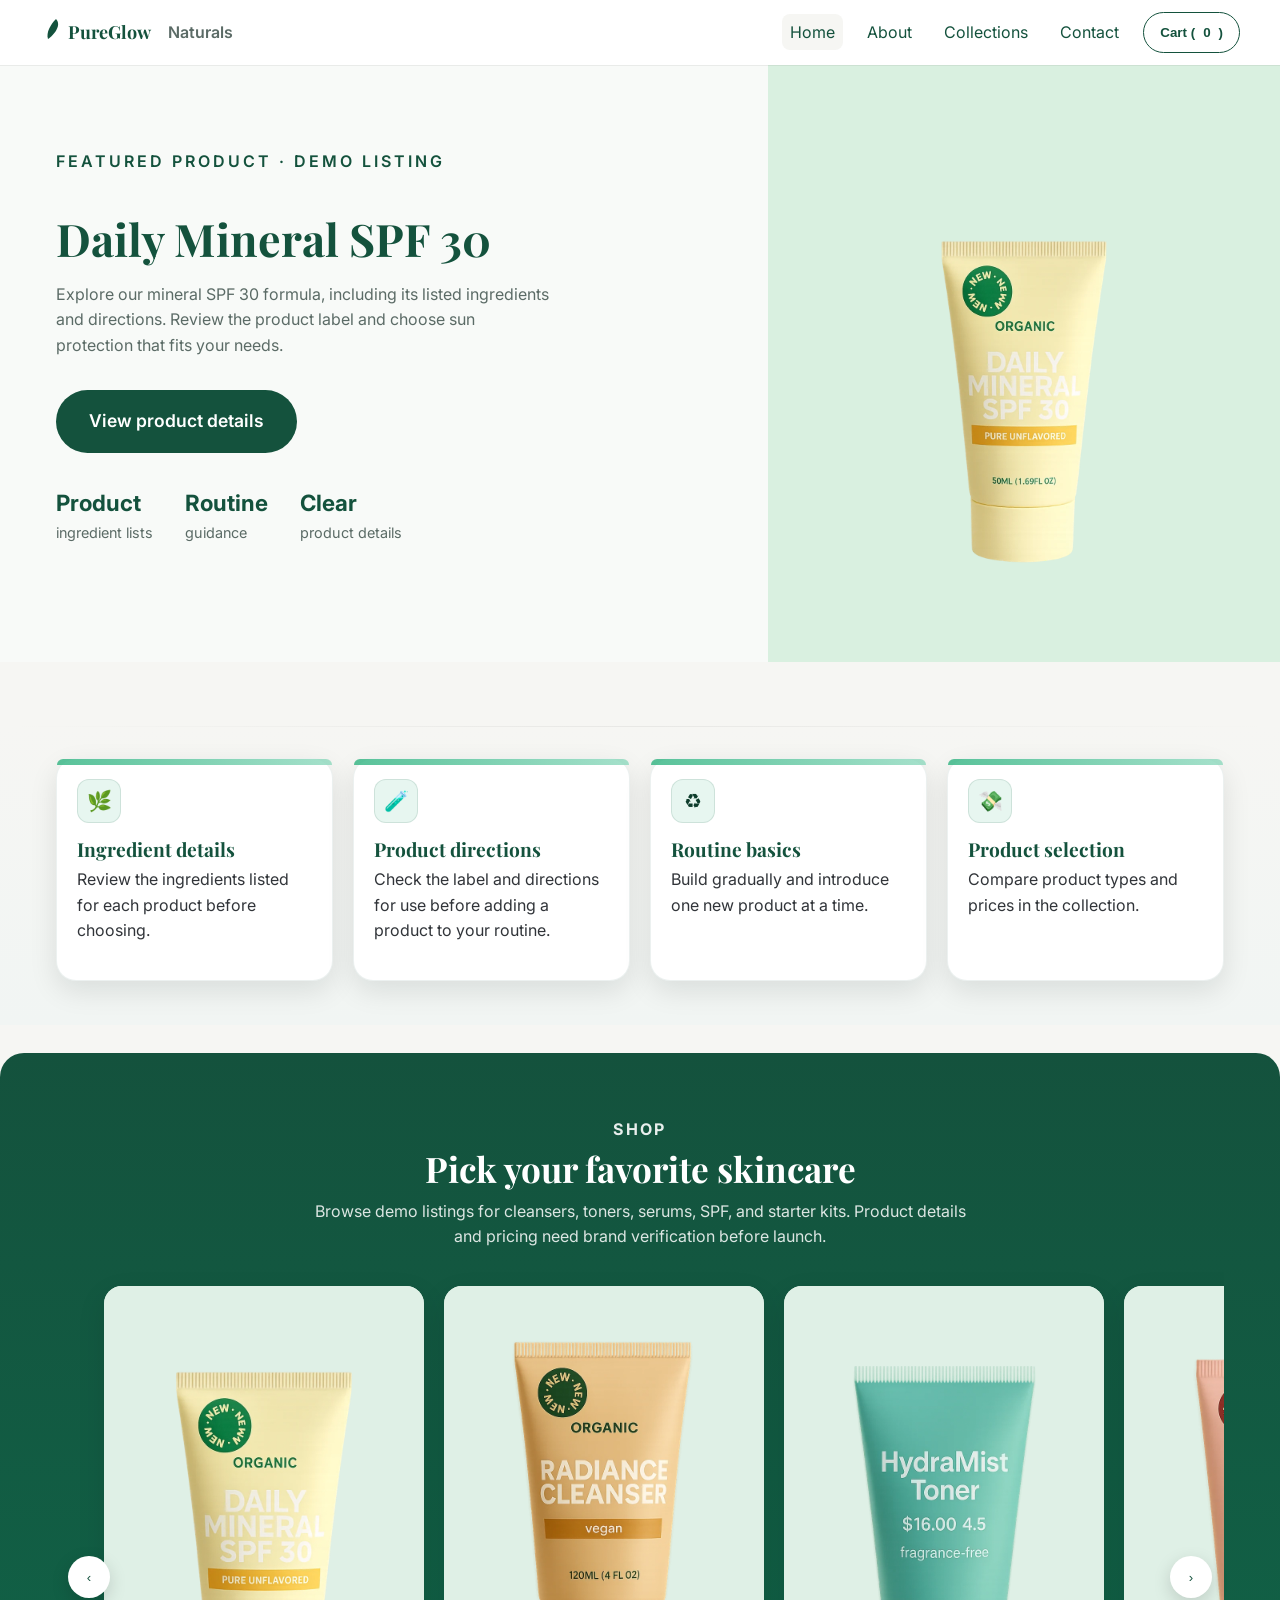
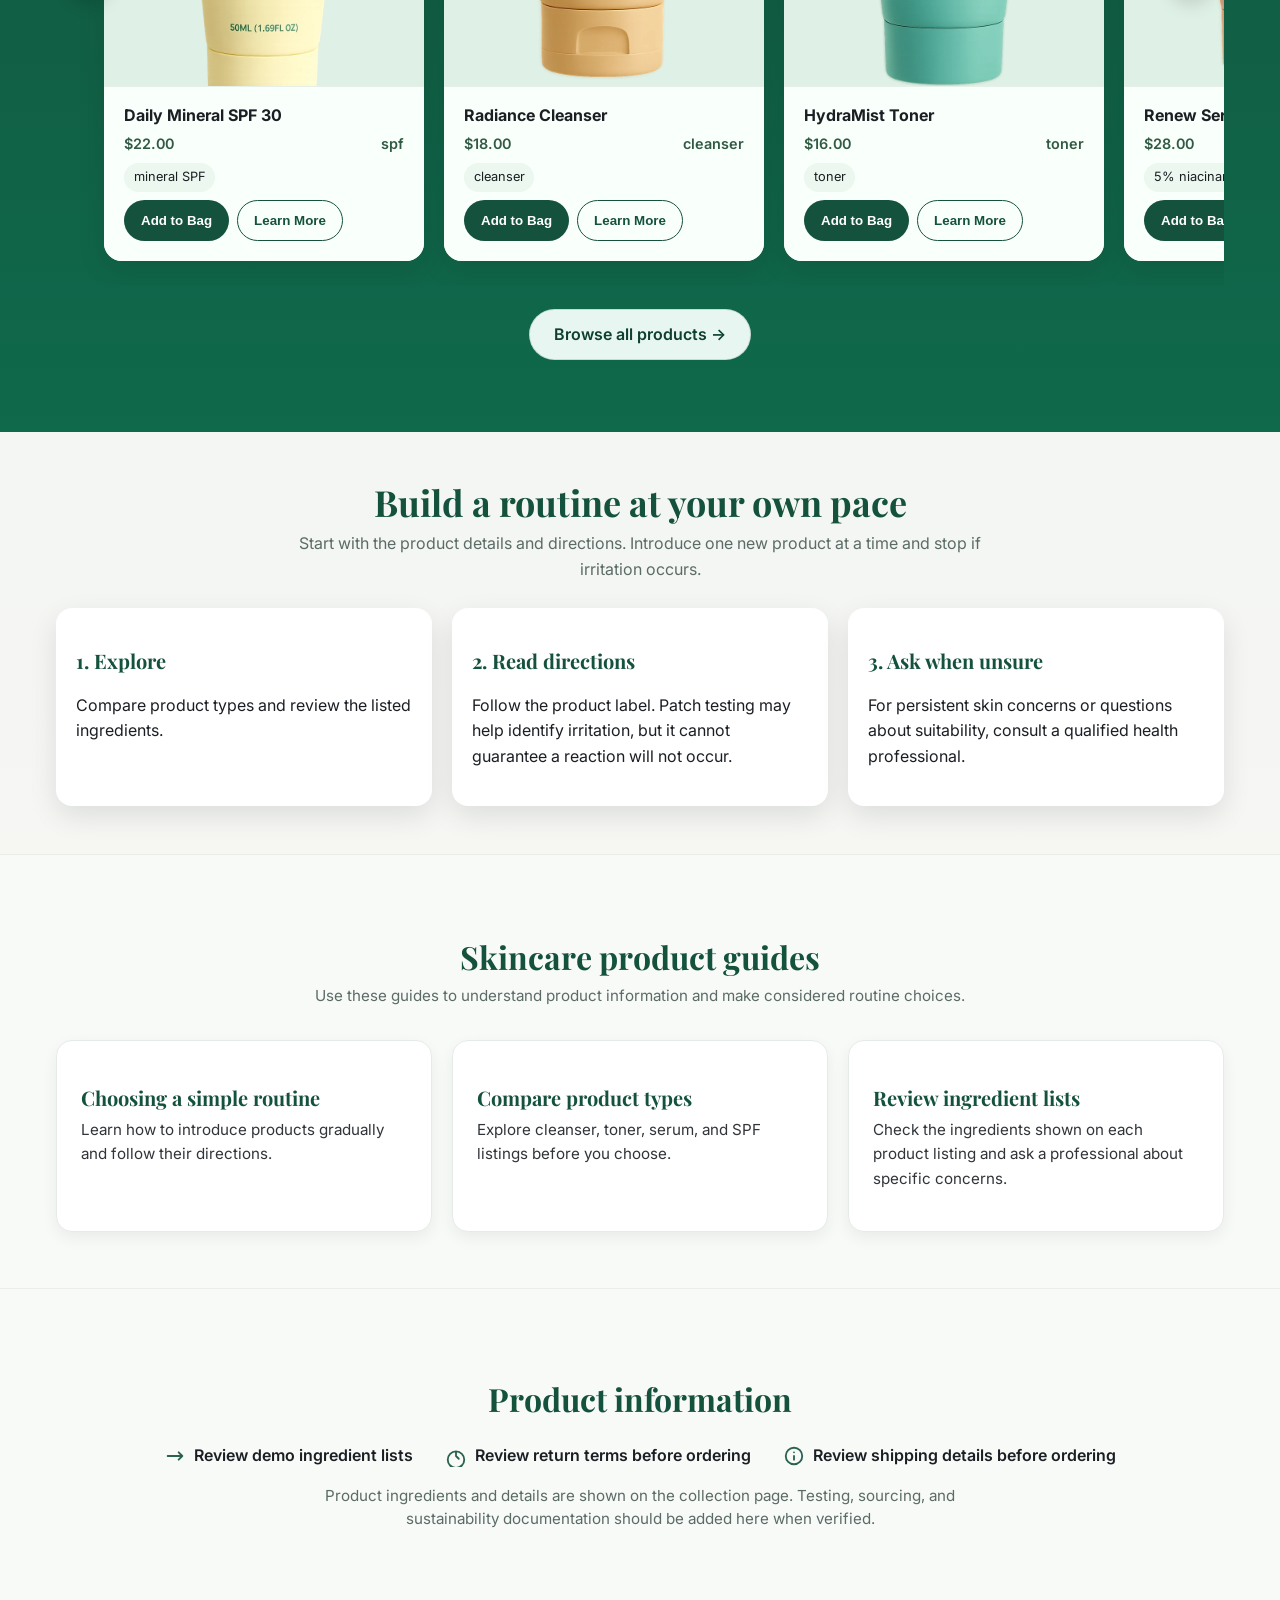
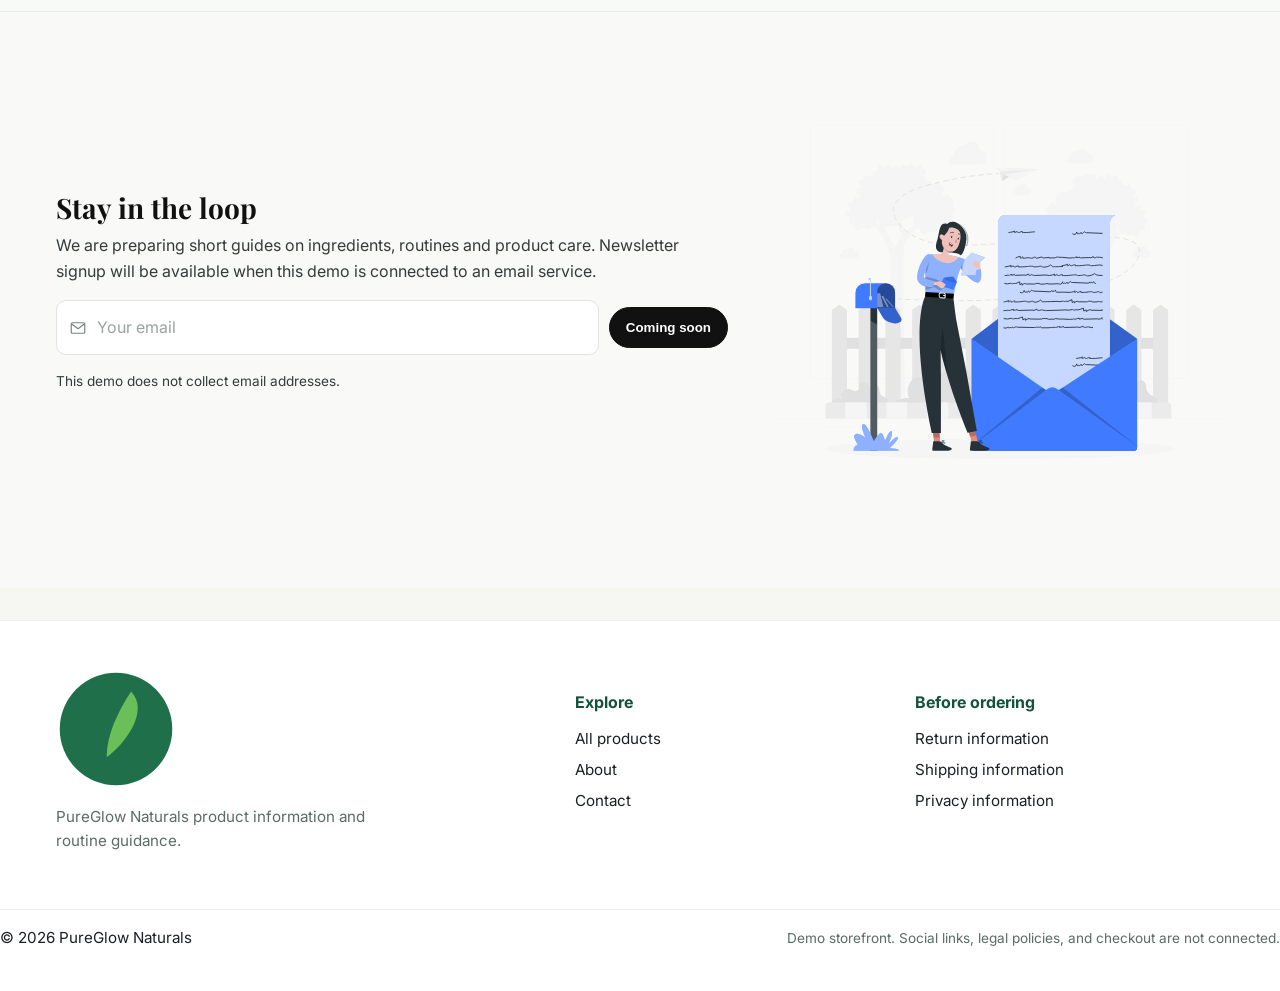
==== index.html @ 824113e3 "Apply PureGlow storefront audit improvements" ====
<!DOCTYPE html>
<html lang="en">
<head>
  <meta charset="utf-8" />
  <meta name="viewport" content="width=device-width, initial-scale=1" />
  <title>PureGlow Naturals | Simple skincare, clear product details</title>
  <meta name="description" content="Explore PureGlow Naturals skincare products with ingredient details, routine guidance, and straightforward product information." />
  <meta property="og:title" content="PureGlow Naturals" />
  <meta property="og:description" content="Explore skincare products with ingredient details and straightforward product information." />
  <meta property="og:type" content="website" />

  <meta property="og:image" content="assets/images/product-img1.webp" />
  <meta name="twitter:card" content="summary_large_image" />

  <link rel="icon" href="favicon.svg" type="image/svg+xml" />
  <link href="https://fonts.googleapis.com/css2?family=Inter:wght@400;500;600&family=Playfair+Display:wght@600;700&display=swap" rel="stylesheet">
  <link rel="stylesheet" href="styles/main.css" />
</head>
<body>
  <a class="skip-link" href="#main">Skip to content</a>

  <header class="site-header" data-sticky>
    <div class="container header-inner">
      <a class="brand" href="index.html" aria-label="PureGlow Naturals home">
        <svg class="logo" viewBox="0 0 120 32" aria-hidden="true">
          <title>PureGlow Naturals</title>
          <g fill="currentColor">
            <path d="M16 2c6 6-2 16-8 20C6 16 10 8 16 2Z"></path>
            <text x="28" y="22" font-family="Playfair Display, serif" font-size="18">PureGlow</text>
          </g>
        </svg>
        <span class="brand-sub">Naturals</span>
      </a>

      <button class="nav-toggle" aria-expanded="false" aria-controls="primary-nav">
        <span class="sr-only">Toggle navigation</span>
        ☰
      </button>

      <nav id="primary-nav" class="primary-nav" aria-label="Main">
        <ul>
          <li><a class="is-active" href="index.html">Home</a></li>
          <li><a href="about.html">About</a></li>
          <li><a href="collections.html">Collections</a></li>
          <li><a href="contact.html">Contact</a></li>
          <li><button class="btn btn-ghost cart-open" data-analytics="open_cart">Cart (<span id="cartCount">0</span>)</button></li>
        </ul>
      </nav>
    </div>
  </header>

  <main id="main">
    <!-- HERO -->
    <!-- HERO -->
<section class="hero">
  <div class="hero-inner container">
    <div class="hero-content">
      <p class="hero-intro">FEATURED PRODUCT · DEMO LISTING</p>
      <h1>Daily Mineral SPF 30</h1>
      <p class="hero-desc">
        Explore our mineral SPF 30 formula, including its listed ingredients and directions. Review the product label and choose sun protection that fits your needs.
      </p>
      <a href="#shop" class="btn btn-primary btn-lg">View product details</a>

      <div class="hero-stats">
        <div class="stat"><strong>Product</strong><span>ingredient lists</span></div>
        <div class="stat"><strong>Routine</strong><span>guidance</span></div>
        <div class="stat"><strong>Clear</strong><span>product details</span></div>
      </div>
    </div>
    <div class="hero-image">
      <img src="assets/images/product-img1.webp" alt="PureGlow Daily Mineral SPF 30 sunscreen">
    </div>
  </div>
</section>

    <!-- USP / Benefits (modern tiles) -->
<section class="usp-section">
  <div class="container">
    <div class="usp-grid">
      <article class="usp-card">
        <span class="usp-icon" aria-hidden="true">🌿</span>
        <h3>Ingredient details</h3>
        <p>Review the ingredients listed for each product before choosing.</p>
      </article>

      <article class="usp-card">
        <span class="usp-icon" aria-hidden="true">🧪</span>
        <h3>Product directions</h3>
        <p>Check the label and directions for use before adding a product to your routine.</p>
      </article>

      <article class="usp-card">
        <span class="usp-icon" aria-hidden="true">♻️</span>
        <h3>Routine basics</h3>
        <p>Build gradually and introduce one new product at a time.</p>
      </article>

      <article class="usp-card">
        <span class="usp-icon" aria-hidden="true">💸</span>
        <h3>Product selection</h3>
        <p>Compare product types and prices in the collection.</p>
      </article>
    </div>
  </div>
</section>


    <!-- FEATURED PRODUCTS -->
 <!-- FEATURED BAND -->
<section class="featured-band" id="shop">
  <div class="container">
    <header class="band-head">
      <p class="eyebrow">SHOP</p>
      <h2>Pick your favorite skincare</h2>
      <p class="band-sub">
        Browse demo listings for cleansers, toners, serums, SPF, and starter kits. Product details and pricing need brand verification before launch.
      </p>
    </header>

    <div class="scroller-wrap">
      <button class="scroll-btn prev" aria-label="Previous">‹</button>

      <div id="featuredScroller" class="scroller" tabindex="0" aria-label="Featured products">
        <div id="featuredGrid" class="product-row"><!-- filled by JS --></div>
      </div>

      <button class="scroll-btn next" aria-label="Next">›</button>
    </div>

    <div class="band-cta">
      <a class="btn btn-secondary" href="collections.html">Browse all products →</a>
    </div>
  </div>
</section>


  <!-- ROUTINE GUIDANCE -->
<section class="tst is-simple" aria-labelledby="routine-heading">
  <div class="container">
    <header class="tst-head">
      <h2 id="routine-heading">Build a routine at your own pace</h2>
      <p class="tst-sub">Start with the product details and directions. Introduce one new product at a time and stop if irritation occurs.</p>
    </header>
    <div class="grid-3 cards">
      <article class="card"><h3>1. Explore</h3><p>Compare product types and review the listed ingredients.</p></article>
      <article class="card"><h3>2. Read directions</h3><p>Follow the product label. Patch testing may help identify irritation, but it cannot guarantee a reaction will not occur.</p></article>
      <article class="card"><h3>3. Ask when unsure</h3><p>For persistent skin concerns or questions about suitability, consult a qualified health professional.</p></article>
    </div>
  </div>
</section>

  <!-- EDUCATION -->
<section class="education-section">
  <div class="container">
    <header class="edu-head">
      <h2>Skincare product guides</h2>
      <p>Use these guides to understand product information and make considered routine choices.</p>
    </header>

    <div class="grid-3 cards">
      <a class="card card-link" href="collections.html">
        <h3>Choosing a simple routine</h3>
        <p>Learn how to introduce products gradually and follow their directions.</p>
      </a>
      <a class="card card-link" href="collections.html">
        <h3>Compare product types</h3>
        <p>Explore cleanser, toner, serum, and SPF listings before you choose.</p>
      </a>
      <a class="card card-link" href="collections.html">
        <h3>Review ingredient lists</h3>
        <p>Check the ingredients shown on each product listing and ask a professional about specific concerns.</p>
      </a>
    </div>
  </div>
</section>


    <section class="transparency">
  <div class="container transparency-inner">
    <h2>Product information</h2>

    <div class="transparency-points">
      <div class="tpoint">
        <svg xmlns="http://www.w3.org/2000/svg" fill="none" viewBox="0 0 24 24" stroke-width="2" stroke="currentColor">
          <path stroke-linecap="round" stroke-linejoin="round" d="M4 12h16m0 0l-4 4m4-4l-4-4" />
        </svg>
        <span>Review demo ingredient lists</span>
      </div>

      <div class="tpoint">
        <svg xmlns="http://www.w3.org/2000/svg" fill="none" viewBox="0 0 24 24" stroke-width="2" stroke="currentColor">
          <path stroke-linecap="round" stroke-linejoin="round" d="M12 8v4l3 3m6 1a9 9 0 11-18 0 9 9 0 0118 0z" />
        </svg>
        <span>Review return terms before ordering</span>
      </div>

      <div class="tpoint">
        <svg xmlns="http://www.w3.org/2000/svg" fill="none" viewBox="0 0 24 24" stroke-width="2" stroke="currentColor">
          <path stroke-linecap="round" stroke-linejoin="round" d="M3 12a9 9 0 1118 0 9 9 0 01-18 0zm9 0v4m0-8h.01" />
        </svg>
        <span>Review shipping details before ordering</span>
      </div>
    </div>

    <p class="transparency-note">
      Product ingredients and details are shown on the collection page. Testing, sourcing, and sustainability documentation should be added here when verified.
    </p>
  </div>
</section>

  </main>

  <!-- NEWSLETTER -->
<section class="newsletter">
  <div class="container newsletter-inner">
    <!-- Left: copy + form -->
    <div class="newsletter-copy">
      <h2>Stay in the loop</h2>
      <p>
        We are preparing short guides on ingredients, routines and product care. Newsletter signup will be available when this demo is connected to an email service.
      </p>

      <form class="newsletter-form" action="#" method="post" novalidate data-demo-form>
        <label class="sr-only" for="nl-email">Your email</label>
        <div class="input-wrap">
          <!-- mail icon -->
          <svg class="mail-icon" viewBox="0 0 24 24" aria-hidden="true">
            <path d="M3 6.75A1.75 1.75 0 0 1 4.75 5h14.5A1.75 1.75 0 0 1 21 6.75v10.5A1.75 1.75 0 0 1 19.25 19H4.75A1.75 1.75 0 0 1 3 17.25V6.75Z"/>
            <path d="M4 7l8 6 8-6" fill="none" stroke="currentColor" stroke-width="1.6" stroke-linecap="round" stroke-linejoin="round"/>
          </svg>
          <input type="email" id="nl-email" name="email" placeholder="Your email" required>
        </div>
        <button class="btn btn-dark" type="button" disabled>Coming soon</button>
      </form>

      <p class="newsletter-legal tiny">
        This demo does not collect email addresses.
      </p>

    </div>

    <!-- Right: illustration -->
    <div class="newsletter-art" aria-hidden="true">
      <!-- Monochrome mailbox character (inline SVG) -->
     <img src="assets/images/Mailbox.svg" alt="" srcset="">
    </div>
  </div>
</section>


  <footer class="site-footer">
    <div class="footer-inner container">
      <div class="footer-brand">
        <img src="favicon.svg" alt="" class="footer-logo">
        <p>PureGlow Naturals product information and routine guidance.</p>
      </div>
      <nav class="footer-links" aria-label="Footer">
        <div><h4>Explore</h4><ul><li><a href="collections.html">All products</a></li><li><a href="about.html">About</a></li><li><a href="contact.html">Contact</a></li></ul></div>
        <div><h4>Before ordering</h4><ul><li><a href="contact.html#returns">Return information</a></li><li><a href="contact.html#shipping">Shipping information</a></li><li><a href="contact.html#privacy">Privacy information</a></li></ul></div>
      </nav>
    </div>
    <div class="footer-bottom"><p>© <span id="year"></span> PureGlow Naturals</p><p class="tiny">Demo storefront. Social links, legal policies, and checkout are not connected.</p></div>
  </footer>

  <!-- PRODUCT MODAL -->
  <dialog id="productModal" class="modal" aria-label="Product details">
    <button class="modal-close" data-close-modal aria-label="Close">×</button>
    <div class="modal-body" id="productModalContent"><!-- filled by JS --></div>
  </dialog>

  <!-- CART DRAWER -->
  <aside id="cartDrawer" class="cart-drawer" aria-hidden="true" aria-label="Shopping cart">
    <div class="cart-head">
      <h3>Your Bag</h3>
      <button class="cart-close" aria-label="Close cart">×</button>
    </div>
    <div id="cartItems" class="cart-items"></div>
    <div class="cart-foot">
      <div class="cart-line"><span>Subtotal</span><strong id="cartSubtotal">$0.00</strong></div>
      <button id="beginCheckout" class="btn btn-primary">Proceed to Checkout</button><p id="checkoutDemoNotice" class="tiny" role="status" aria-live="polite">Demo checkout only. Orders and payments are not processed.</p>
      <p class="tiny">Demo checkout only. Orders and payments are not processed on this site.</p>
    </div>
  </aside>
  <div id="scrim" class="scrim" hidden></div>

  <script>window.dataLayer = window.dataLayer || [];</script>
  <script defer src="scripts/google-tag.js"></script>
  <script type="module" src="scripts/main.js"></script>
</body>
</html>
---- styles/main.css ----
:root{
  --pg-forest:#14523d;   /* primary (deep pine) */
  --pg-fern:#2fb380;     /* accent mint */
  --pg-sand:#f6f6f3;     /* page background */
  --pg-ink:#1b1f24;      /* text */
  --pg-stone:#5b6b66;    /* muted text */
  --pg-cream:#ffffff;    /* cards */

  --radius:16px;
  --shadow:0 10px 28px rgba(8,24,16,.10);
  --container:1200px;
}

/* Resets & base */
*{box-sizing:border-box}
html,body{height:100%}
body{
  margin:0;
  font-family:Inter,system-ui,Arial,Helvetica,sans-serif;
  color:var(--pg-ink);
  background:var(--pg-sand);
  line-height:1.6;
  -webkit-font-smoothing:antialiased;
  -moz-osx-font-smoothing:grayscale;
}
h1,h2,h3{font-family:"Playfair Display",serif; line-height:1.25; color:var(--pg-forest)}
h1{font-size:clamp(2rem,4vw,3rem)}
h2{font-size:clamp(1.5rem,3vw,2.25rem)}
h3{font-size:1.25rem}
p{margin:0 0 1rem}
a{color:var(--pg-forest); text-decoration:none}
a:hover{text-decoration:underline}
img{max-width:100%; height:auto; display:block}
.sr-only{position:absolute;left:-9999px;top:auto;width:1px;height:1px;overflow:hidden}
.skip-link{position:absolute;left:-10000px;top:auto}
.skip-link:focus{left:1rem;top:1rem;background:#fff;padding:.5rem 1rem;border-radius:8px;z-index:999}
.container{max-width:var(--container);margin-inline:auto;padding:0 1rem}

/* Grids */
.grid-2{display:grid;gap:1.25rem;grid-template-columns:1fr}
.grid-3{display:grid;gap:1.25rem;grid-template-columns:1fr}
.grid-4{display:grid;gap:1.25rem;grid-template-columns:1fr}
@media (min-width:768px){
  .grid-2{grid-template-columns:1fr 1fr}
  .grid-3{grid-template-columns:repeat(3,1fr)}
  .grid-4{grid-template-columns:repeat(4,1fr)}
}

/* Buttons & cards */
.btn{display:inline-flex;align-items:center;justify-content:center;gap:.5rem;padding:.75rem 1rem;border-radius:999px;border:1px solid transparent;cursor:pointer;font-weight:600}
.btn-primary{background:var(--pg-forest); color:#fff}
.btn-primary:hover{filter:brightness(.95)}
.btn-secondary{background:var(--pg-fern); color:#08391f}
.btn-ghost{background:transparent;border-color:var(--pg-forest);color:var(--pg-forest)}
.link{font-weight:600}

.card{background:var(--pg-cream); border-radius:var(--radius); padding:1.25rem; box-shadow:var(--shadow)}
.card-link{display:block; transition:transform .15s ease}
.card-link:hover{transform:translateY(-2px)}

/* Header / Nav */
.site-header{position:sticky; top:0; background:#fff; box-shadow:0 1px 0 rgba(0,0,0,.06); z-index:50}
.header-inner{display:flex;align-items:center;justify-content:space-between;padding:.75rem 0}
.brand{display:flex;align-items:center;gap:.5rem;color:var(--pg-forest);font-weight:700}
.brand-sub{font-weight:600;color:var(--pg-stone)}
.logo{width:120px;height:32px}
.primary-nav ul{display:flex;gap:1rem;list-style:none;padding:0;margin:0;align-items:center}
.primary-nav a{padding:.5rem .5rem;border-radius:8px}
.primary-nav a.is-active{background:var(--pg-sand)}
.nav-toggle{display:none;background:transparent;border:1px solid var(--pg-forest);border-radius:8px;padding:.25rem .5rem}
@media (max-width:880px){
  .nav-toggle{display:inline-block}
  .primary-nav{position:fixed; inset:56px 0 auto 0; background:#fff; border-bottom:1px solid #eee; transform:translateY(-120%); transition:transform .2s ease; padding:1rem}
  .primary-nav.open{transform:translateY(0)}
  .primary-nav ul{flex-direction:column; align-items:flex-start}
}

/* ---------- HERO SECTION ---------- */
.hero{
  position:relative;
  background:linear-gradient(to right,#f8faf8 60%, #d9f0e0 40%);
  display:flex; align-items:center; justify-content:center;
  padding:clamp(2.5rem,4.5vw,4.5rem) 0 clamp(3rem,7vw,6rem);
  margin-bottom:clamp(3rem,6vw,4rem);
}
.hero-inner{
  display:flex; align-items:center; justify-content:space-between; gap:3rem;
  max-width:1200px; width:100%; padding-inline:1rem;
}
.hero-content{flex:1 1 50%; max-width:550px}
.hero-intro{color:var(--pg-forest); letter-spacing:3px; font-weight:600; margin-bottom:.5rem}
.hero-content h1{font-family:"Playfair Display",serif; font-size:clamp(2rem,4vw,2.8rem); color:var(--pg-forest); margin-bottom:1rem; line-height:1.2}
.hero-desc{color:var(--pg-stone); margin-bottom:2rem; line-height:1.6; max-width:90%}
.btn-lg{padding:1rem 2rem; font-size:1.1rem}
.hero-stats{display:flex; gap:2rem; flex-wrap:wrap; margin-top:2rem}
.hero-stats strong{display:block; color:var(--pg-forest); font-size:1.4rem; font-weight:700}
.hero-stats span{color:var(--pg-stone); font-size:.9rem}
.hero-image{flex:1 1 50%; display:flex; align-items:center; justify-content:center; min-width:250px; max-width:400px}
.hero-image img{width:100%; height:auto; max-width:300px; border-radius:12px; object-fit:contain; transform:translateY(0); transition:transform .3s ease}
.hero-image img:hover{transform:scale(1.05)}
@media (max-width:900px){
  .hero{background:#f8faf8; padding:clamp(2rem,6vw,4rem) 0}
  .hero-inner{flex-direction:column-reverse; align-items:center; text-align:center}
  .hero-content{flex:1 1 100%; max-width:600px}
  .hero-image{flex:1 1 100%; max-width:420px; margin-bottom:2rem}
  .hero-stats{justify-content:center}
}

/* Section headers & product grid */
.section-head{display:flex;align-items:center;justify-content:space-between;margin:1rem 0 .5rem}
.product-grid{display:grid;gap:1rem;grid-template-columns:repeat(2,1fr)}
@media (min-width:768px){.product-grid{grid-template-columns:repeat(3,1fr)}}
@media (min-width:1080px){.product-grid{grid-template-columns:repeat(4,1fr)}}

/* Product card (default) */
.product{background:#fff;border-radius:var(--radius);box-shadow:var(--shadow);overflow:hidden;display:flex;flex-direction:column}
.product img{aspect-ratio:1/1;object-fit:cover;background:#e6efe8}
.product .p-body{padding:.75rem}
.product .p-title{font-weight:600}
.product .p-meta{display:flex;justify-content:space-between;color:var(--pg-stone);font-size:.9rem}
.badges{display:flex;gap:.5rem;flex-wrap:wrap;padding:0;margin:.5rem 0 0;list-style:none}
.badge{display:inline-block;background:var(--pg-sand);color:var(--pg-ink);border-radius:999px;padding:.25rem .6rem;font-size:.8rem}

/* ===== USP / Benefits (modern tiles) ===== */
.usp-section{
  position:relative;
  padding:clamp(1.5rem,4vw,2rem) 0 clamp(2.25rem,5vw,2.75rem);
  background:linear-gradient(180deg,var(--pg-sand) 0%, #f1f5f3 100%);
}
.usp-section::before{
  content:""; position:absolute; left:0; right:0; top:0; height:1px;
  background:linear-gradient(to right, transparent, rgba(0,0,0,.06), transparent);
}
.usp-grid{display:grid; grid-template-columns:1fr; gap:clamp(.9rem,2.5vw,1.25rem)}
@media (min-width:760px){.usp-grid{grid-template-columns:repeat(2,1fr)}}
@media (min-width:1040px){.usp-grid{grid-template-columns:repeat(4,1fr)}}
.usp-card{
  position:relative; background:var(--pg-cream); border-radius:20px;
  padding:clamp(1rem,2.4vw,1.25rem); box-shadow:var(--shadow);
  border:1px solid rgba(20,82,61,.08); transition:transform .18s ease, box-shadow .18s ease, border-color .18s ease; isolation:isolate;
}
.usp-card:hover{transform:translateY(-3px); box-shadow:0 16px 32px rgba(10,40,28,.12); border-color:rgba(20,82,61,.18)}
.usp-card::after{content:""; position:absolute; inset:0 0 auto 0; height:6px; border-radius:20px 20px 0 0; background:linear-gradient(90deg, var(--pg-fern), #8fd9be); opacity:.8}
.usp-icon{display:inline-flex; align-items:center; justify-content:center; width:44px; height:44px; border-radius:12px; background:#e7f6f0; color:#0e3d2c; font-size:1.25rem; margin-bottom:.6rem; box-shadow:inset 0 0 0 1px rgba(20,82,61,.12)}
.usp-card h3{margin:.25rem 0 .4rem; color:var(--pg-forest); font-weight:700; font-size:clamp(1.05rem,2.2vw,1.2rem)}
.usp-card p{color:var(--pg-ink); opacity:.9}
.usp-section + .featured-band{margin-top:clamp(1.25rem,3vw,1.75rem)}

/* ===== Featured Band (green panel + horizontal cards) ===== */
.featured-band{background:linear-gradient(180deg,var(--pg-forest) 0%, #0f694b 100%); color:#fff; padding:clamp(2.5rem,6vw,4rem) 0 clamp(3rem,7vw,4.5rem); border-radius:24px 24px 0 0; margin-top:clamp(2rem,5vw,3rem)}
.band-head{max-width:860px; margin:0 auto 1.25rem; text-align:center}
.band-head .eyebrow{letter-spacing:.15em; font-weight:700; opacity:.9; margin:0 0 .25rem}
.band-head h2{color:#fff; margin:.25rem 0 .5rem; font-size:clamp(1.6rem,3vw,2.2rem)}
.band-head .band-sub{color:rgba(255,255,255,.85); margin:0 auto; max-width:680px}
.scroller-wrap{position:relative; margin-top:1.25rem}
.scroller{overflow-x:auto; scroll-snap-type:x mandatory; -webkit-overflow-scrolling:touch; scrollbar-width:none}
.scroller::-webkit-scrollbar{display:none}
.product-row{display:inline-flex; gap:1.25rem; padding:1rem 3rem 1.5rem; min-width:100%}

/* Featured product cards in band */
.featured-band .product{
  display:flex; flex-direction:column; min-width:clamp(260px,30vw,320px);
  background:#e8f4ec; border-radius:18px; box-shadow:var(--shadow);
  scroll-snap-align:center; overflow:hidden; transition:transform .25s ease, box-shadow .25s ease;
}
.featured-band .product:hover{transform:translateY(-4px); box-shadow:0 12px 24px rgba(0,0,0,.15)}
.featured-band .product img{display:block; width:100%; aspect-ratio:4/5; object-fit:cover; background:#dff0e6}
.featured-band .product .p-body{flex:1 1 auto; background:#f9fffb; padding:1rem 1.25rem 1.25rem; border-top:1px solid rgba(16,53,33,.08)}
.featured-band .product .p-title{color:var(--pg-ink); font-weight:700; font-size:1rem; margin-bottom:.25rem}
.featured-band .product .p-meta{color:#315a44; font-weight:600; margin-bottom:.5rem}
.featured-band .product .badges{margin-top:.5rem}
.featured-band .product .badge{background:#ebf7ef}

/* Scroll buttons */
.scroll-btn{
  position:absolute; top:50%; transform:translateY(-50%); width:42px; height:42px; border-radius:999px; border:none;
  background:#fff; color:var(--pg-forest); box-shadow:0 6px 18px rgba(0,0,0,.15); cursor:pointer; z-index:3; transition:all .2s ease;
}
.scroll-btn:hover{filter:brightness(.95); transform:translateY(-50%) scale(1.05)}
.scroll-btn.prev{left:.75rem}
.scroll-btn.next{right:.75rem}
.band-cta{display:flex; justify-content:center; margin-top:1.5rem}
.band-cta .btn.btn-secondary{background:#e7f6f0; color:#0f3f2e; border:1px solid rgba(20,82,61,.16); font-weight:600; padding:.75rem 1.5rem}
.featured-band .product-grid{display:contents}
@media (max-width:900px){
  .scroll-btn{display:none}
  .featured-band{border-radius:0; padding:2rem 0 3rem}
  .product-row{padding:1rem 1.5rem 1.5rem; gap:1rem}
  .band-head{padding:0 1rem}
}

/* ===== Minimal Testimonials ===== */
.tst{background:linear-gradient(180deg,#f7f8f6 0%, var(--pg-sand) 100%); padding:clamp(2rem,5vw,3rem) 0}
.tst-head{text-align:center; margin-bottom:clamp(1rem,3vw,1.5rem)}
.tst-head h2{color:var(--pg-forest); margin:0 0 .35rem}
.tst-sub{color:var(--pg-stone); max-width:680px; margin:0 auto}
.tst-grid{display:grid; gap:clamp(1rem,2.5vw,1.25rem); grid-template-columns:1fr}
@media (min-width:780px){.tst-grid{grid-template-columns:repeat(3,1fr)}}
@media (min-width:1180px){.tst-grid{grid-template-columns:repeat(5,1fr)}}
.tst-card{background:#fff; border:1px solid rgba(20,82,61,.10); border-radius:18px; padding:1rem; box-shadow:0 8px 24px rgba(8,24,16,.06); transition:transform .18s ease, box-shadow .18s ease}
.tst-card:hover{transform:translateY(-3px); box-shadow:0 14px 32px rgba(8,24,16,.10)}
.tst-featured{grid-column:span 1; background:#fff; border:1px solid rgba(20,82,61,.18); box-shadow:0 8px 24px rgba(8,24,16,.10), 0 20px 40px rgba(20,82,61,.10)}
@media (min-width:1180px){.tst-featured{grid-column:2 / span 2}}
.tst-row{display:flex; align-items:center; gap:.75rem; margin-bottom:.5rem}
.tst-avatar{width:40px; height:40px; border-radius:50%; display:inline-flex; align-items:center; justify-content:center; background:#e7f6f0; color:#0e3d2c; font-weight:700}
.tst-name{font-weight:700; color:var(--pg-ink)}
.tst-meta{font-size:.85rem; color:var(--pg-stone)}
.tst-stars{margin-left:auto; color:#f9b300; letter-spacing:2px; font-size:1rem}
.tst-quote{margin:.35rem 0 .75rem; color:var(--pg-ink)}
.tst-tags{display:flex; flex-wrap:wrap; gap:.4rem}
.tst-tag{font-size:.8rem; padding:.25rem .5rem; border-radius:999px; background:#eaf7f1; color:#124836; border:1px solid rgba(20,82,61,.12)}

/* Reviews (old simple block, kept for other pages) */
.reviews{display:grid; gap:1rem; grid-template-columns:1fr}
.review{background:#fff; border-left:4px solid var(--pg-forest); padding:1rem; border-radius:8px}

/* Misc sections */
.transparency{text-align:center}
.transparency .badges{justify-content:center}
.site-footer{margin-top:2rem; background:#fff; border-top:1px solid #eee}
.footer-grid{display:grid; gap:1rem; grid-template-columns:1fr}
.footer-links{list-style:none; padding:0; margin:0; display:grid; gap:.4rem}
.socials a{display:inline-flex; align-items:center; justify-content:center; width:32px; height:32px; border:1px solid #ddd; border-radius:999px}
.trustbar{border-top:1px solid #eee; padding:.75rem 0}
.tiny{font-size:.85rem; color:var(--pg-stone)}
.page-head{margin:1rem 0}
.timeline ol{padding-left:1rem}
.metrics h3{font-size:2rem; margin:.25rem 0}

/* Shop layout */
.shop-layout{display:grid; grid-template-columns:1fr; gap:1.25rem}
.filters{position:sticky; top:72px; align-self:start}
.filter-block{background:var(--pg-cream); padding:1rem; border-radius:var(--radius); box-shadow:var(--shadow); margin-bottom:.75rem}
.shop-main .toolbar{display:flex; justify-content:flex-end; margin-bottom:.75rem}

/* Forms */
.form-field{display:grid; gap:.35rem; margin-bottom:.75rem}
input,select,textarea{border:1px solid #cbd5e1; border-radius:10px; padding:.6rem .7rem; font:inherit; background:#fff}
input:focus,select:focus,textarea:focus{outline:2px solid var(--pg-fern); border-color:var(--pg-fern)}
.form-msg{margin-top:.5rem; min-height:1.2em}
.map{border-radius:var(--radius); box-shadow:var(--shadow)}

/* FAQ */
.faq{margin-top:1rem}
.faq-q{width:100%; text-align:left; background:#fff; border:1px solid #e2e8f0; border-radius:12px; padding:.75rem 1rem; margin:.5rem 0; font-weight:600}
.faq-a{background:#fff; border-left:3px solid var(--pg-forest); border-radius:0 12px 12px 12px; padding:.75rem 1rem}

/* Modal & cart */
.modal{border:none; border-radius:16px; padding:0; width:min(880px,92vw)}
.modal::backdrop{background:rgba(0,0,0,.3)}
.modal-close{position:absolute; right:.5rem; top:.35rem; border:none; background:#fff; border-radius:999px; width:32px; height:32px; cursor:pointer; font-size:1.2rem}
.modal-body{padding:1rem}
.cart-drawer{position:fixed; inset:0 0 0 auto; width:min(420px,90vw); background:#fff; transform:translateX(110%); transition:transform .2s ease; box-shadow:-8px 0 24px rgba(0,0,0,.12); display:flex; flex-direction:column; z-index:60}
.cart-drawer.open{transform:translateX(0)}
.cart-head,.cart-foot{padding:1rem; border-bottom:1px solid #eee}
.cart-head{display:flex; justify-content:space-between; align-items:center}
.cart-items{padding:1rem; overflow:auto; flex:1}
.cart-line{display:flex; justify-content:space-between; align-items:center; margin:.5rem 0}
.scrim{position:fixed; inset:0; background:rgba(0,0,0,.3); z-index:55}

/* Focus & motion */
.primary-nav a:focus,.btn:focus{outline:2px solid var(--pg-fern)}
@media (prefers-reduced-motion:reduce){
  *{animation:none!important; transition:none!important}
}

/* Print */
@media print{
  .site-header,.site-footer,.filters,.toolbar,.cart-drawer,.scrim,.modal{display:none!important}
  body{background:#fff}
  .card{box-shadow:none; border:1px solid #ddd}
}

/* ===== Upgraded Testimonials styling ===== */
.tst{background:linear-gradient(180deg,#f4f6f4 0%, var(--pg-sand) 100%); padding:clamp(2.2rem,5vw,3rem) 0}
.tst-head{text-align:center; margin-bottom:clamp(1rem,3vw,1.6rem)}
.tst-head h2{color:var(--pg-forest); margin:0 0 .35rem}
.tst-sub{color:var(--pg-stone); max-width:720px; margin:0 auto}

.tst-grid{display:grid; gap:clamp(1rem,2.5vw,1.25rem); grid-template-columns:1fr}
@media (min-width:780px){.tst-grid{grid-template-columns:repeat(3,1fr)}}
@media (min-width:1180px){.tst-grid{grid-template-columns:repeat(5,1fr)}}

.tst-card{
  position:relative; background:#fff; border:1px solid rgba(20,82,61,.12);
  border-radius:20px; padding:1.1rem 1.25rem; box-shadow:0 10px 26px rgba(8,24,16,.08);
  transition:transform .18s ease, box-shadow .18s ease, border-color .18s ease;
}
.tst-card:hover{transform:translateY(-4px); box-shadow:0 18px 36px rgba(8,24,16,.12); border-color:rgba(20,82,61,.22)}

.tst-featured{
  grid-column:span 1;
  background:linear-gradient(180deg,#ffffff 0%, #fbfefd 100%);
  box-shadow:0 12px 28px rgba(8,24,16,.10), 0 24px 44px rgba(20,82,61,.10);
}
@media (min-width:1180px){.tst-featured{grid-column:2 / span 2}}

.tst-row{display:flex; align-items:center; gap:.75rem; margin-bottom:.5rem}
.tst-avatar{
  width:42px; height:42px; border-radius:50%;
  display:inline-flex; align-items:center; justify-content:center;
  background: radial-gradient(120% 120% at 20% 0%, #e7f6f0 0%, #d9efe8 100%);
  color:#0e3d2c; font-weight:700;
  box-shadow:inset 0 0 0 1px rgba(20,82,61,.12);
}
.tst-name{font-weight:700; color:var(--pg-ink)}
.tst-meta{font-size:.86rem; color:var(--pg-stone)}
.tst-rating{margin-left:auto; display:flex; gap:.15rem}
.tst-rating svg{width:18px; height:18px; fill:#f7b500; opacity:.95}
.tst-rating svg.half{mask:linear-gradient(90deg,#000 50%, transparent 50%); -webkit-mask:linear-gradient(90deg,#000 50%, transparent 50%)}

.tst-quote{
  position:relative; margin:.45rem 0 .9rem; color:var(--pg-ink);
}
.tst-quote::before{
  content:""; position:absolute; left:-10px; top:-8px; width:18px; height:18px; opacity:.15;
  background:currentColor; -webkit-mask:url('#quote') no-repeat center / contain; mask:url('#quote') no-repeat center / contain;
  color:var(--pg-forest);
}

.tst-tags{display:flex; flex-wrap:wrap; gap:.45rem}
.tst-tag{
  font-size:.8rem; padding:.28rem .55rem; border-radius:999px;
  background:#eaf7f1; color:#124836; border:1px solid rgba(20,82,61,.14);
}

.tst-foot{
  margin-top:.9rem; display:flex; align-items:center; justify-content:space-between; color:var(--pg-stone); font-size:.85rem;
}
.chip{
  display:inline-flex; align-items:center; gap:.35rem; background:#edf8f2;
  border:1px solid rgba(20,82,61,.16); border-radius:999px; padding:.25rem .55rem; color:#124836; font-weight:600;
}
.chip .i{width:14px; height:14px; fill:#2fb380}

/* ===== Simple Testimonials mode ===== */
.tst.is-simple .tst-grid{
  grid-template-columns: 1fr;
  gap: 1rem;
}
@media (min-width: 780px){
  .tst.is-simple .tst-grid{ grid-template-columns: repeat(3, 1fr); }
}

.tst.is-simple .tst-card{
  border: 1px solid #e3e7e5;
  border-radius: 14px;
  box-shadow: none;
  padding: 1rem 1.25rem;
  background: #fff;
  transition: none;
}

.tst.is-simple .tst-featured{
  border-color: #e3e7e5;
  background: #fff;
  box-shadow: none;
  grid-column: auto;
}

.tst.is-simple .tst-row{
  display: flex;
  align-items: baseline;
  gap: .5rem;
  margin: 0 0 .5rem;
}

/* Hide decorative bits */
.tst.is-simple .tst-avatar,
.tst.is-simple .tst-tags,
.tst.is-simple .tst-foot { display: none; }

.tst.is-simple .tst-name{
  font-weight: 700;
  color: var(--pg-ink);
}
.tst.is-simple .tst-meta{
  font-size: .9rem;
  color: var(--pg-stone);
}

.tst.is-simple .tst-rating{
  margin-left: auto;
  display: flex;
  gap: .12rem;
}
.tst.is-simple .tst-rating svg{
  width: 14px; height: 14px; fill: #f6b300; opacity: .95;
}
.tst.is-simple .tst-quote{
  margin: .25rem 0 0;
  color: var(--pg-ink);
}

/* ===== Education Section (Post-Testimonials Learning Cards) ===== */
.education-section {
  background: #f8faf8; /* slightly warmer neutral to separate from testimonials */
  padding: clamp(2.5rem, 6vw, 3.5rem) 0;
  border-top: 1px solid rgba(0, 0, 0, 0.05);
}

.edu-head {
  text-align: center;
  margin-bottom: clamp(1.5rem, 3vw, 2rem);
}

.edu-head h2 {
  color: var(--pg-forest);
  font-family: "Playfair Display", serif;
  font-weight: 700;
  font-size: clamp(1.6rem, 3vw, 2rem);
  margin-bottom: 0.5rem;
}

.edu-head p {
  color: var(--pg-stone);
  font-size: 0.95rem;
  max-width: 700px;
  margin: 0 auto;
  line-height: 1.5;
}

/* Reuse existing card base but refine spacing */
.education-section .card {
  background: #ffffff;
  border: 1px solid #e5ece8;
  border-radius: 16px;
  box-shadow: 0 6px 16px rgba(8, 24, 16, 0.06);
  padding: 1.5rem;
  transition: transform 0.25s ease, box-shadow 0.25s ease;
}

.education-section .card:hover {
  transform: translateY(-4px);
  box-shadow: 0 12px 28px rgba(8, 24, 16, 0.08);
}

.education-section .card h3 {
  font-weight: 700;
  color: var(--pg-forest);
  margin-bottom: 0.5rem;
}

.education-section .card p {
  color: var(--pg-ink);
  font-size: 0.95rem;
  opacity: 0.9;
}

/* ===== Radical Transparency Section ===== */
.transparency {
  background: #f8faf8;
  padding: clamp(2.5rem, 6vw, 4rem) 0;
  text-align: center;
  border-top: 1px solid rgba(0, 0, 0, 0.05);
}

.transparency h2 {
  font-family: "Playfair Display", serif;
  color: var(--pg-forest);
  font-weight: 700;
  font-size: clamp(1.6rem, 3vw, 2rem);
  margin-bottom: 1.5rem;
}

.transparency-points {
  display: flex;
  flex-wrap: wrap;
  justify-content: center;
  gap: 2rem;
  margin-bottom: 1rem;
}

.tpoint {
  display: flex;
  align-items: center;
  gap: 0.5rem;
  color: var(--pg-ink);
  font-weight: 600;
  font-size: 1rem;
  transition: transform 0.2s ease, color 0.2s ease;
}

.tpoint:hover {
  color: var(--pg-forest);
  transform: translateY(-2px);
}

.tpoint svg {
  width: 22px;
  height: 22px;
  stroke: var(--pg-forest);
  opacity: 0.9;
  transition: transform 0.3s ease, opacity 0.3s ease;
}

.tpoint:hover svg {
  transform: scale(1.1);
  opacity: 1;
}

.transparency-note {
  font-size: 0.95rem;
  color: var(--pg-stone);
  margin-top: 0.75rem;
  line-height: 1.5;
  max-width: 700px;
  margin-inline: auto;
}

/* ===== Newsletter (two-column, monochrome) ===== */
.btn.btn-dark{
  background:#111; color:#fff; border-color:#111;
}
.btn.btn-dark:hover{ filter:brightness(.92) }

.newsletter{
  background:#f9f9f8; /* neutral like the reference */
  padding: clamp(2.25rem, 6vw, 4rem) 0;
  border-top: 1px solid rgba(0,0,0,.06);
}
.newsletter-inner{
  display:grid;
  grid-template-columns: 1.2fr .8fr;
  align-items:center;
  gap: clamp(1.5rem, 4vw, 3rem);
}
@media (max-width: 900px){
  .newsletter-inner{ grid-template-columns: 1fr; text-align:left }
  .newsletter-art{ order: -1; justify-self:center }
}

.newsletter-copy h2{
  margin:0 0 .5rem;
  font-size: clamp(1.4rem, 3.2vw, 1.75rem);
  color:#111;                /* keeping the monochrome look */
  font-weight: 700;
}
.newsletter-copy p{
  color:#353a3a;
  margin:0 0 1rem;
}

/* form */
.newsletter-form{
  display:flex;
  gap:.6rem;
  align-items:center;
  margin: .25rem 0 1rem;
  flex-wrap: wrap;
}
.input-wrap{
  position:relative;
  flex:1 1 320px;
}
.input-wrap input{
  width:100%;
  padding:.85rem 1rem .85rem 2.5rem;
  border:1px solid #e1e4e3;
  border-radius:10px;
  background:#fff;
  font:inherit;
}
.input-wrap input::placeholder{ color:#9aa3a0 }
.input-wrap input:focus{
  outline:2px solid #111;
  border-color:#111;
}
.mail-icon{
  position:absolute; left:.8rem; top:50%; transform:translateY(-50%);
  width:18px; height:18px; color:#7a8480;
}
.mail-icon path:first-child{ fill:none; stroke:currentColor; stroke-width:1.6 }
.newsletter-legal{ color:#606a67; margin:.25rem 0 }
.newsletter-unsub{ display:inline-block; margin-top:.25rem; color:#111 }

/* artwork */
.newsletter-art{ display:flex; justify-content:center }
.mailbox-guy{ width:min(320px, 44vw); height:auto; color:#111 }



/* === Collections layout fix (sidebar + products) === */

/* default: single column (mobile) */
.shop-layout{
  display: grid;
  grid-template-columns: 1fr;  /* already present, keep it */
  gap: 1.25rem;
  align-items: start;
}

/* desktop/tablet: two columns */
@media (min-width: 980px){
  .shop-layout{
    grid-template-columns: 280px 1fr;   /* sidebar width + product area */
    gap: 1.25rem 1.5rem;
  }
}

/* sidebar behavior */
.filters{
  /* background: var(--pg-sand); */
  background: none !important;
  /* sticky only on wider screens so it doesn't cover products on mobile */
}
@media (min-width: 980px){
  .filters{
    position: sticky;
    top: 72px;                 /* matches your sticky header height */
    align-self: start;
    z-index: 2;                /* above page bg, below modals */
    max-height: calc(100dvh - 72px - 16px);  /* keep within viewport */
    overflow: auto;            /* scroll inside sidebar if long */
    padding-right: 2px;        /* prevent scrollbar from clipping rounded corners */
  }
}

/* mobile: no sticky (prevents overlap) */
@media (max-width: 979.98px){
  .filters{
    position: static;
    top: auto;
    max-height: none;
    overflow: visible;
  }
}

/* visual polish so the sidebar reads as a panel */
.filter-block{
  background: var(--pg-cream);
  border-radius: var(--radius);
  box-shadow: var(--shadow);
  margin-bottom: .75rem;
}

/* make sure product grid isn’t sliding under the sticky sidebar */
.shop-main{ min-width: 0; }   /* prevents overflow issues in grid children */

/* ===== Modern Footer (Graphy-inspired) ===== */
.site-footer {
  background: #fff;
  border-top: 1px solid #eee;
  color: var(--pg-ink);
  padding: 3rem 0 1.5rem;
  font-size: 0.95rem;
}

.footer-inner {
  display: grid;
  gap: 2rem;
  grid-template-columns: 1fr;
  max-width: var(--container);
  margin: 0 auto;
  padding: 0 1rem;
}

@media (min-width: 880px) {
  .footer-inner {
    grid-template-columns: 1.5fr 2fr;
  }
}

.footer-brand {
  max-width: 340px;
}

.footer-logo {
  width: 120px;
  margin-bottom: 1rem;
}

.footer-brand p {
  color: var(--pg-stone);
  line-height: 1.6;
  margin-bottom: 1.5rem;
}

.footer-socials {
  display: flex;
  gap: 0.75rem;
}

.footer-socials a {
  display: inline-flex;
  align-items: center;
  justify-content: center;
  width: 36px;
  height: 36px;
  border: 1px solid #ddd;
  border-radius: 50%;
  transition: all 0.25s ease;
  color: var(--pg-forest);
}

.footer-socials a:hover {
  background: var(--pg-forest);
  color: #fff;
}

.footer-links {
  display: grid;
  grid-template-columns: repeat(auto-fit, minmax(140px, 1fr));
  gap: 1.25rem 2rem;
}

.footer-links h4 {
  font-weight: 700;
  margin-bottom: 0.75rem;
  color: var(--pg-forest);
  font-size: 1rem;
}

.footer-links ul {
  list-style: none;
  padding: 0;
  margin: 0;
}

.footer-links a {
  color: var(--pg-ink);
  text-decoration: none;
  display: inline-block;
  margin-bottom: 0.4rem;
  transition: color 0.2s ease;
}

.footer-links a:hover {
  color: var(--pg-forest);
}

/* Bottom Section */
.footer-bottom {
  border-top: 1px solid #eee;
  margin-top: 2rem;
  padding-top: 1rem;
  display: flex;
  flex-direction: column;
  align-items: center;
  gap: 0.5rem;
  text-align: center;
}

.footer-legal {
  display: flex;
  flex-wrap: wrap;
  gap: 1.25rem;
  justify-content: center;
}

.footer-legal a {
  color: var(--pg-stone);
  font-size: 0.9rem;
  text-decoration: none;
}

.footer-legal a:hover {
  color: var(--pg-forest);
}

@media (min-width: 800px) {
  .footer-bottom {
    flex-direction: row;
    justify-content: space-between;
    text-align: left;
  }
}

.footer-socials {
  display: flex;
  gap: 1rem;
}

.footer-socials a {
  display: inline-flex;
  align-items: center;
  justify-content: center;
  width: 38px;
  height: 38px;
  border: 1px solid rgba(20, 82, 61, 0.15);
  border-radius: 50%;
  color: var(--pg-forest);
  transition: all 0.25s ease;
}

.footer-socials a:hover {
  background: var(--pg-forest);
  color: #fff;
  border-color: var(--pg-forest);
}

.footer-socials svg {
  stroke-linecap: round;
  stroke-linejoin: round;
}
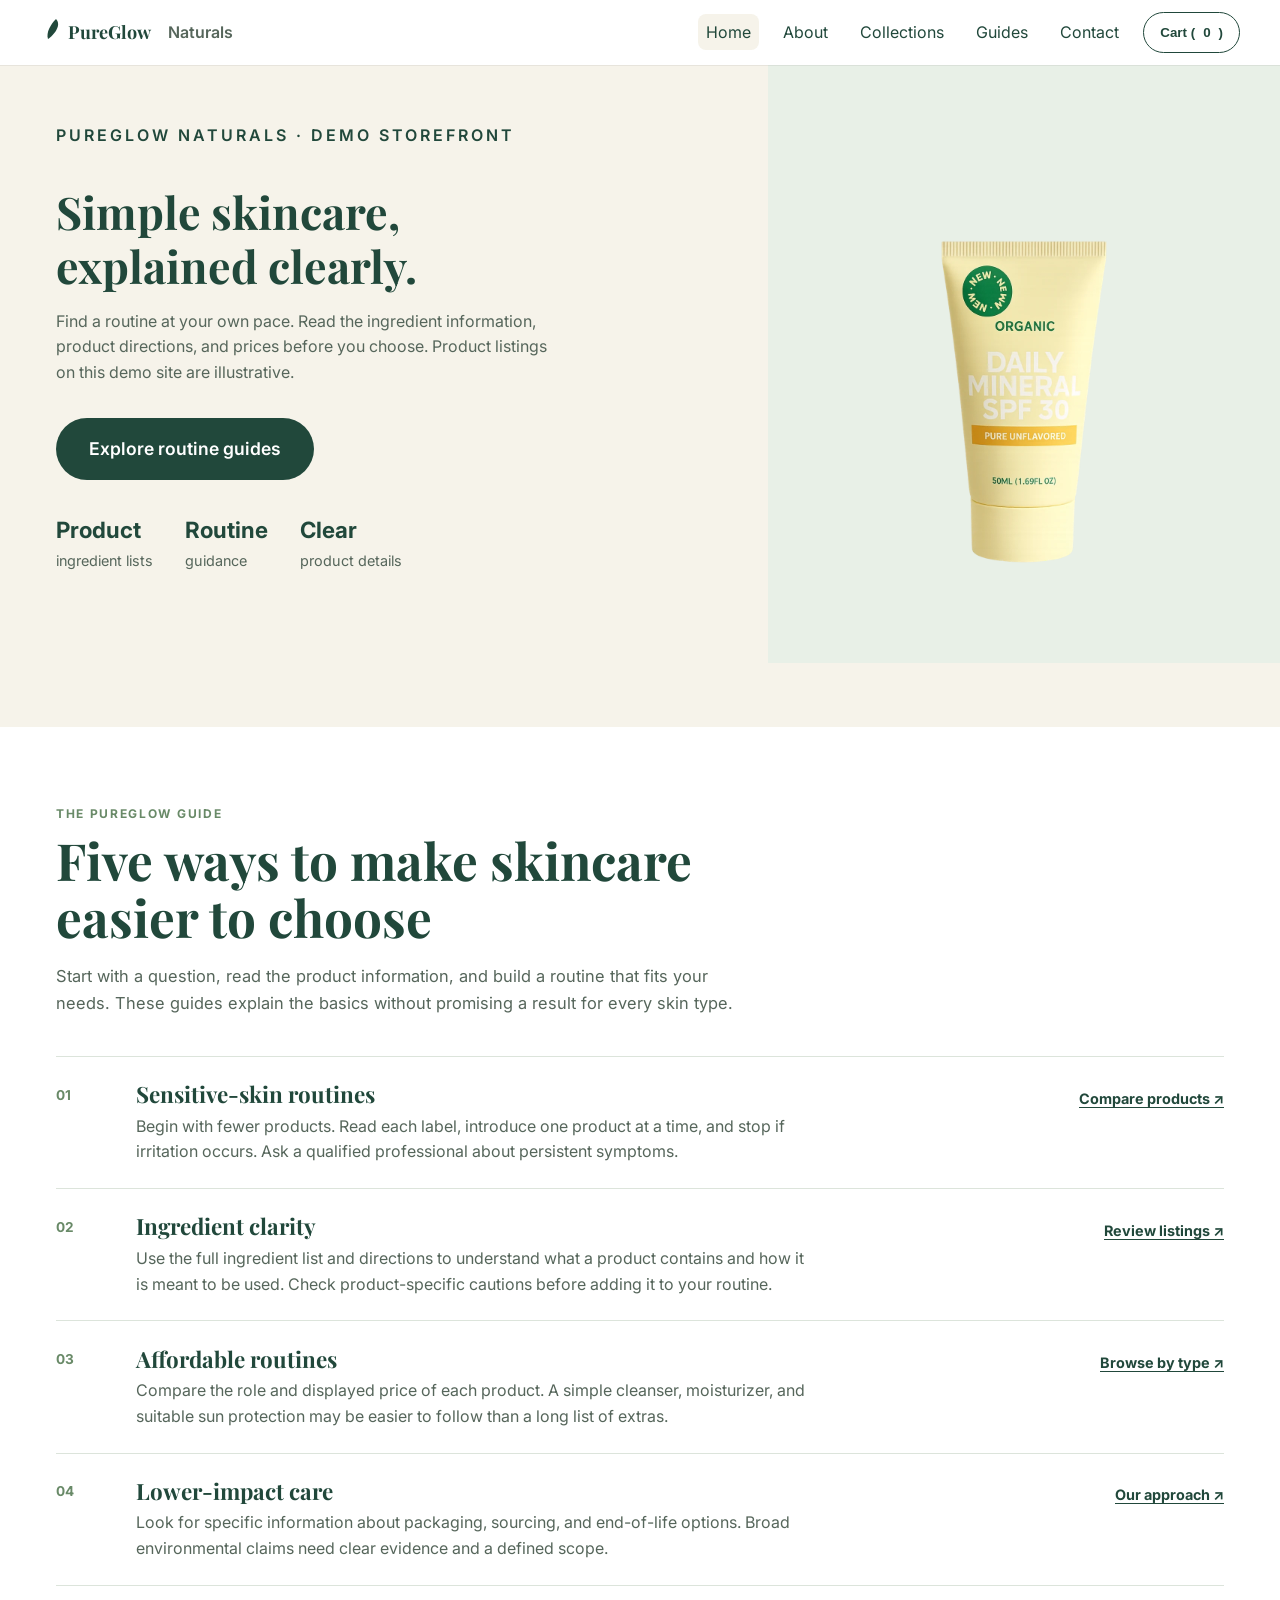
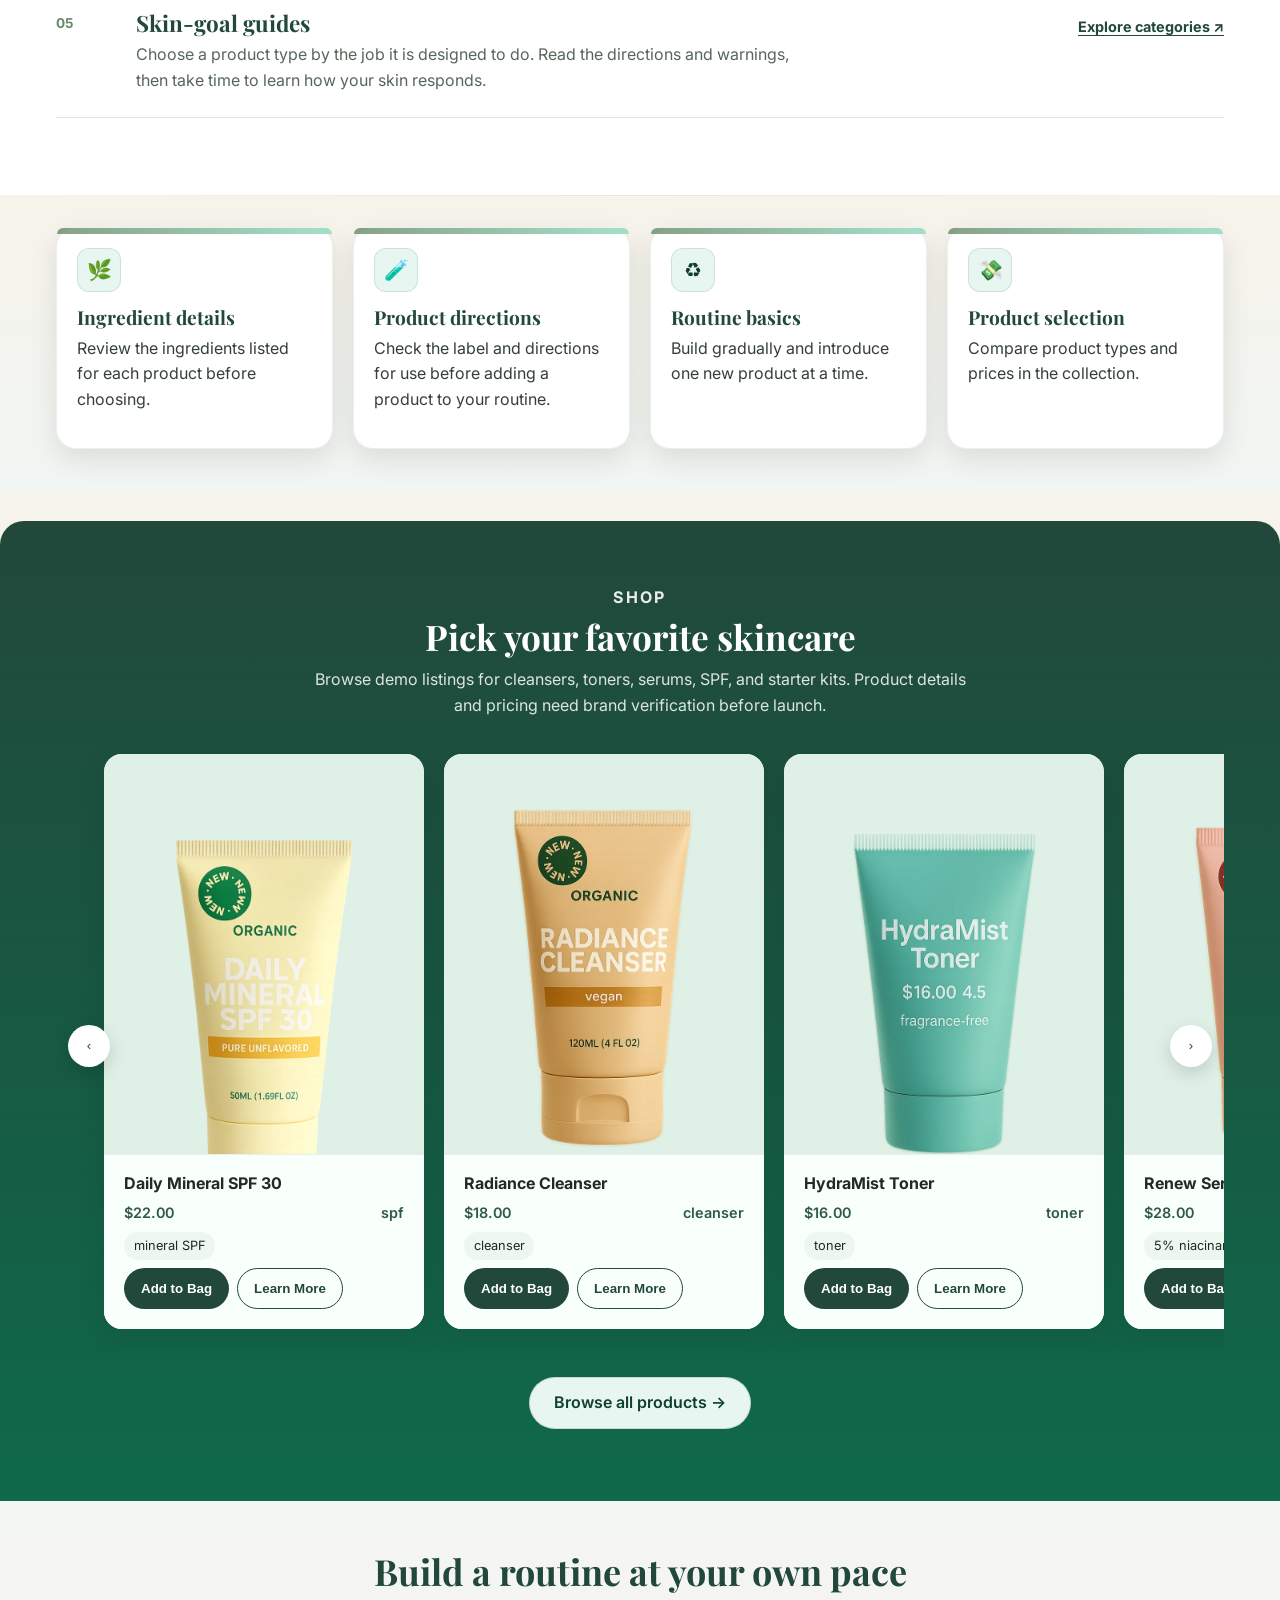
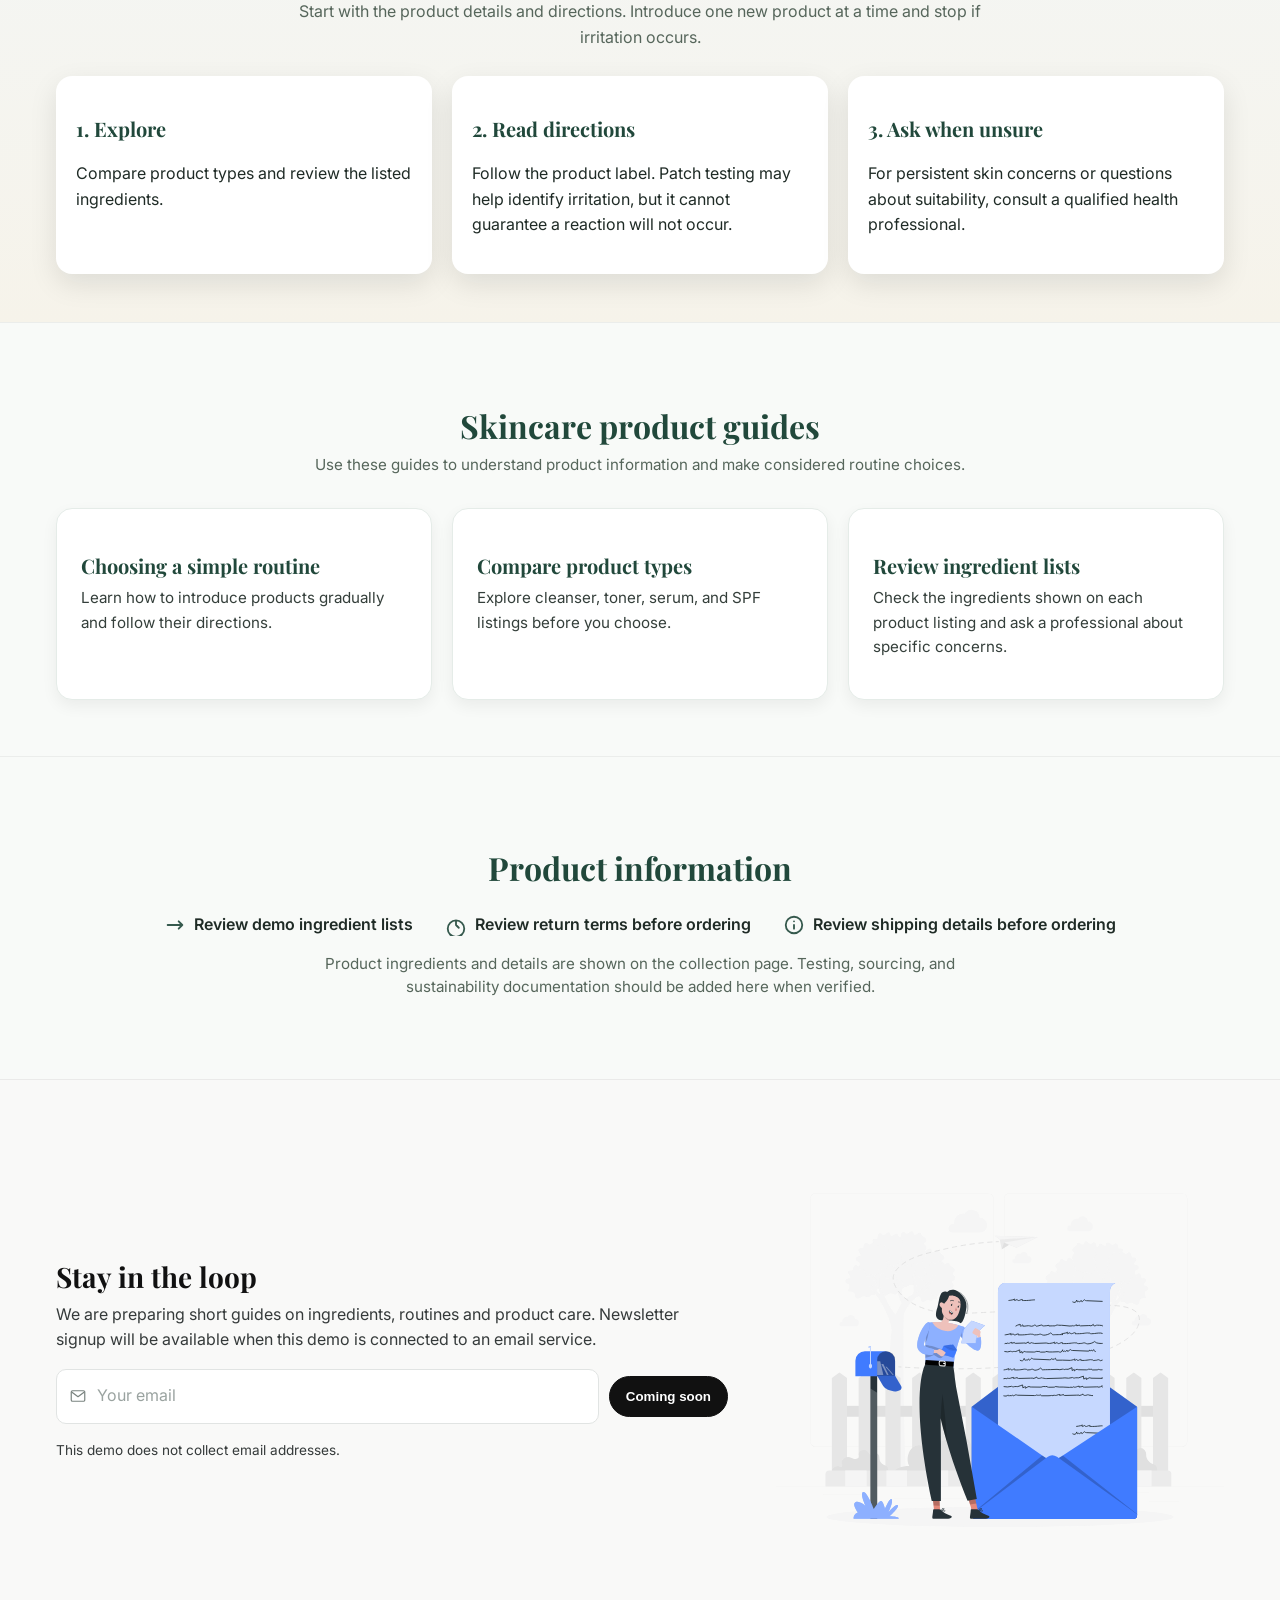
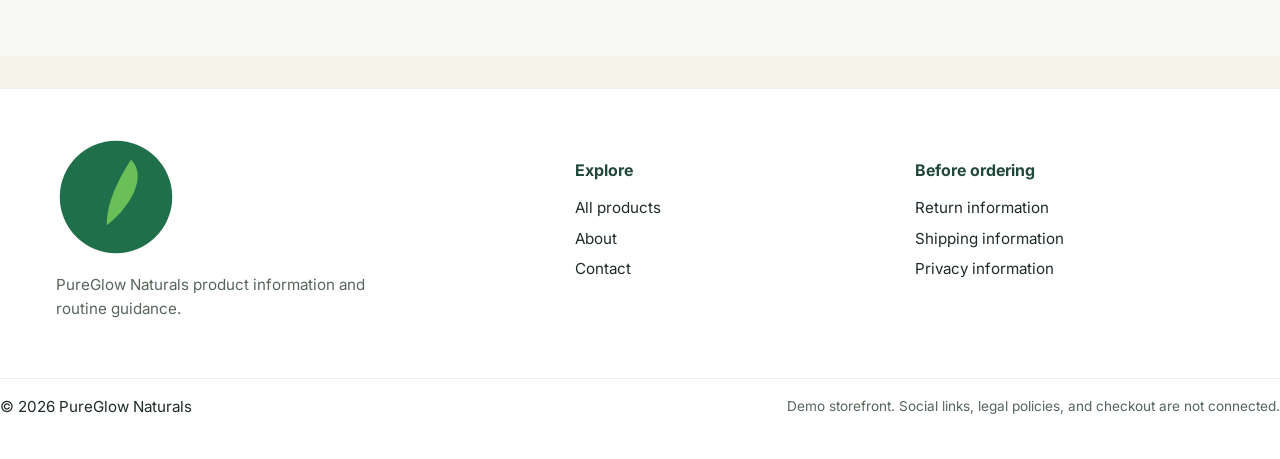
==== commit 169dd960: "Add PureGlow guide hub and align storefront copy" ====
--- a/index.html
+++ b/index.html
@@ -42,6 +42,7 @@
           <li><a class="is-active" href="index.html">Home</a></li>
           <li><a href="about.html">About</a></li>
           <li><a href="collections.html">Collections</a></li>
+          <li><a href="index.html#guides">Guides</a></li>
           <li><a href="contact.html">Contact</a></li>
           <li><button class="btn btn-ghost cart-open" data-analytics="open_cart">Cart (<span id="cartCount">0</span>)</button></li>
         </ul>
@@ -51,16 +52,15 @@
 
   <main id="main">
     <!-- HERO -->
-    <!-- HERO -->
 <section class="hero">
   <div class="hero-inner container">
     <div class="hero-content">
-      <p class="hero-intro">FEATURED PRODUCT · DEMO LISTING</p>
-      <h1>Daily Mineral SPF 30</h1>
+      <p class="hero-intro">PUREGLOW NATURALS · DEMO STOREFRONT</p>
+      <h1>Simple skincare, explained clearly.</h1>
       <p class="hero-desc">
-        Explore our mineral SPF 30 formula, including its listed ingredients and directions. Review the product label and choose sun protection that fits your needs.
+        Find a routine at your own pace. Read the ingredient information, product directions, and prices before you choose. Product listings on this demo site are illustrative.
       </p>
-      <a href="#shop" class="btn btn-primary btn-lg">View product details</a>
+      <a href="#guides" class="btn btn-primary btn-lg">Explore routine guides</a>
 
       <div class="hero-stats">
         <div class="stat"><strong>Product</strong><span>ingredient lists</span></div>
@@ -70,6 +70,23 @@
     </div>
     <div class="hero-image">
       <img src="assets/images/product-img1.webp" alt="PureGlow Daily Mineral SPF 30 sunscreen">
+    </div>
+  </div>
+</section>
+
+<section class="guide-hub" id="guides" aria-labelledby="guide-hub-title">
+  <div class="container">
+    <div class="guide-hub-heading">
+      <p class="guide-kicker">THE PUREGLOW GUIDE</p>
+      <h2 id="guide-hub-title">Five ways to make skincare easier to choose</h2>
+      <p>Start with a question, read the product information, and build a routine that fits your needs. These guides explain the basics without promising a result for every skin type.</p>
+    </div>
+    <div class="guide-list">
+      <article class="guide-item" id="sensitive-skin"><span class="guide-number">01</span><div><h3>Sensitive-skin routines</h3><p>Begin with fewer products. Read each label, introduce one product at a time, and stop if irritation occurs. Ask a qualified professional about persistent symptoms.</p></div><a href="collections.html">Compare products <span aria-hidden="true">↗</span></a></article>
+      <article class="guide-item" id="ingredient-clarity"><span class="guide-number">02</span><div><h3>Ingredient clarity</h3><p>Use the full ingredient list and directions to understand what a product contains and how it is meant to be used. Check product-specific cautions before adding it to your routine.</p></div><a href="collections.html">Review listings <span aria-hidden="true">↗</span></a></article>
+      <article class="guide-item" id="affordable-routines"><span class="guide-number">03</span><div><h3>Affordable routines</h3><p>Compare the role and displayed price of each product. A simple cleanser, moisturizer, and suitable sun protection may be easier to follow than a long list of extras.</p></div><a href="collections.html">Browse by type <span aria-hidden="true">↗</span></a></article>
+      <article class="guide-item" id="lower-impact-care"><span class="guide-number">04</span><div><h3>Lower-impact care</h3><p>Look for specific information about packaging, sourcing, and end-of-life options. Broad environmental claims need clear evidence and a defined scope.</p></div><a href="about.html">Our approach <span aria-hidden="true">↗</span></a></article>
+      <article class="guide-item" id="skin-goal-guides"><span class="guide-number">05</span><div><h3>Skin-goal guides</h3><p>Choose a product type by the job it is designed to do. Read the directions and warnings, then take time to learn how your skin responds.</p></div><a href="collections.html">Explore categories <span aria-hidden="true">↗</span></a></article>
     </div>
   </div>
 </section>
--- a/styles/main.css
+++ b/styles/main.css
@@ -1,9 +1,9 @@
 :root{
-  --pg-forest:#14523d;   /* primary (deep pine) */
-  --pg-fern:#2fb380;     /* accent mint */
-  --pg-sand:#f6f6f3;     /* page background */
-  --pg-ink:#1b1f24;      /* text */
-  --pg-stone:#5b6b66;    /* muted text */
+  --pg-forest:#21483b;
+  --pg-fern:#698a68;
+  --pg-sand:#f6f3ea;
+  --pg-ink:#1f2b26;
+  --pg-stone:#56665b;
   --pg-cream:#ffffff;    /* cards */
 
   --radius:16px;
@@ -78,7 +78,7 @@
 /* ---------- HERO SECTION ---------- */
 .hero{
   position:relative;
-  background:linear-gradient(to right,#f8faf8 60%, #d9f0e0 40%);
+  background:linear-gradient(to right,#f6f3ea 60%, #e8f0e7 40%);
   display:flex; align-items:center; justify-content:center;
   padding:clamp(2.5rem,4.5vw,4.5rem) 0 clamp(3rem,7vw,6rem);
   margin-bottom:clamp(3rem,6vw,4rem);
@@ -99,12 +99,26 @@
 .hero-image img{width:100%; height:auto; max-width:300px; border-radius:12px; object-fit:contain; transform:translateY(0); transition:transform .3s ease}
 .hero-image img:hover{transform:scale(1.05)}
 @media (max-width:900px){
-  .hero{background:#f8faf8; padding:clamp(2rem,6vw,4rem) 0}
+  .hero{background:#f6f3ea; padding:clamp(2rem,6vw,4rem) 0}
   .hero-inner{flex-direction:column-reverse; align-items:center; text-align:center}
   .hero-content{flex:1 1 100%; max-width:600px}
   .hero-image{flex:1 1 100%; max-width:420px; margin-bottom:2rem}
   .hero-stats{justify-content:center}
 }
+
+.guide-hub{padding:clamp(3rem,6vw,5.5rem) 0;background:#fff}
+.guide-hub-heading{max-width:760px;margin-bottom:2.5rem}
+.guide-kicker{color:var(--pg-fern);font-size:.75rem;font-weight:700;letter-spacing:.14em;margin-bottom:.55rem}
+.guide-hub-heading h2{max-width:680px;font-size:clamp(2rem,4vw,3.25rem);line-height:1.13;margin:.2rem 0 1rem}
+.guide-hub-heading>p:last-child{max-width:68ch;color:var(--pg-stone);font-size:1.03rem}
+.guide-list{border-top:1px solid #dce4db}
+.guide-item{display:grid;grid-template-columns:60px minmax(0,1fr) auto;gap:1.25rem;align-items:start;padding:1.45rem 0;border-bottom:1px solid #dce4db}
+.guide-number{color:var(--pg-fern);font-size:.85rem;font-weight:700;padding-top:.28rem}
+.guide-item h3{font-size:1.4rem;margin:0 0 .35rem}
+.guide-item p{max-width:68ch;color:var(--pg-stone);margin:0}
+.guide-item>a{font-size:.9rem;font-weight:700;white-space:nowrap;margin-top:.4rem;text-decoration:underline;text-underline-offset:.2em}
+.guide-item>a:hover{color:var(--pg-fern)}
+@media(max-width:720px){.guide-item{grid-template-columns:38px minmax(0,1fr)}.guide-item>a{grid-column:2;margin-top:0}.guide-hub{padding:3rem 0}}
 
 /* Section headers & product grid */
 .section-head{display:flex;align-items:center;justify-content:space-between;margin:1rem 0 .5rem}
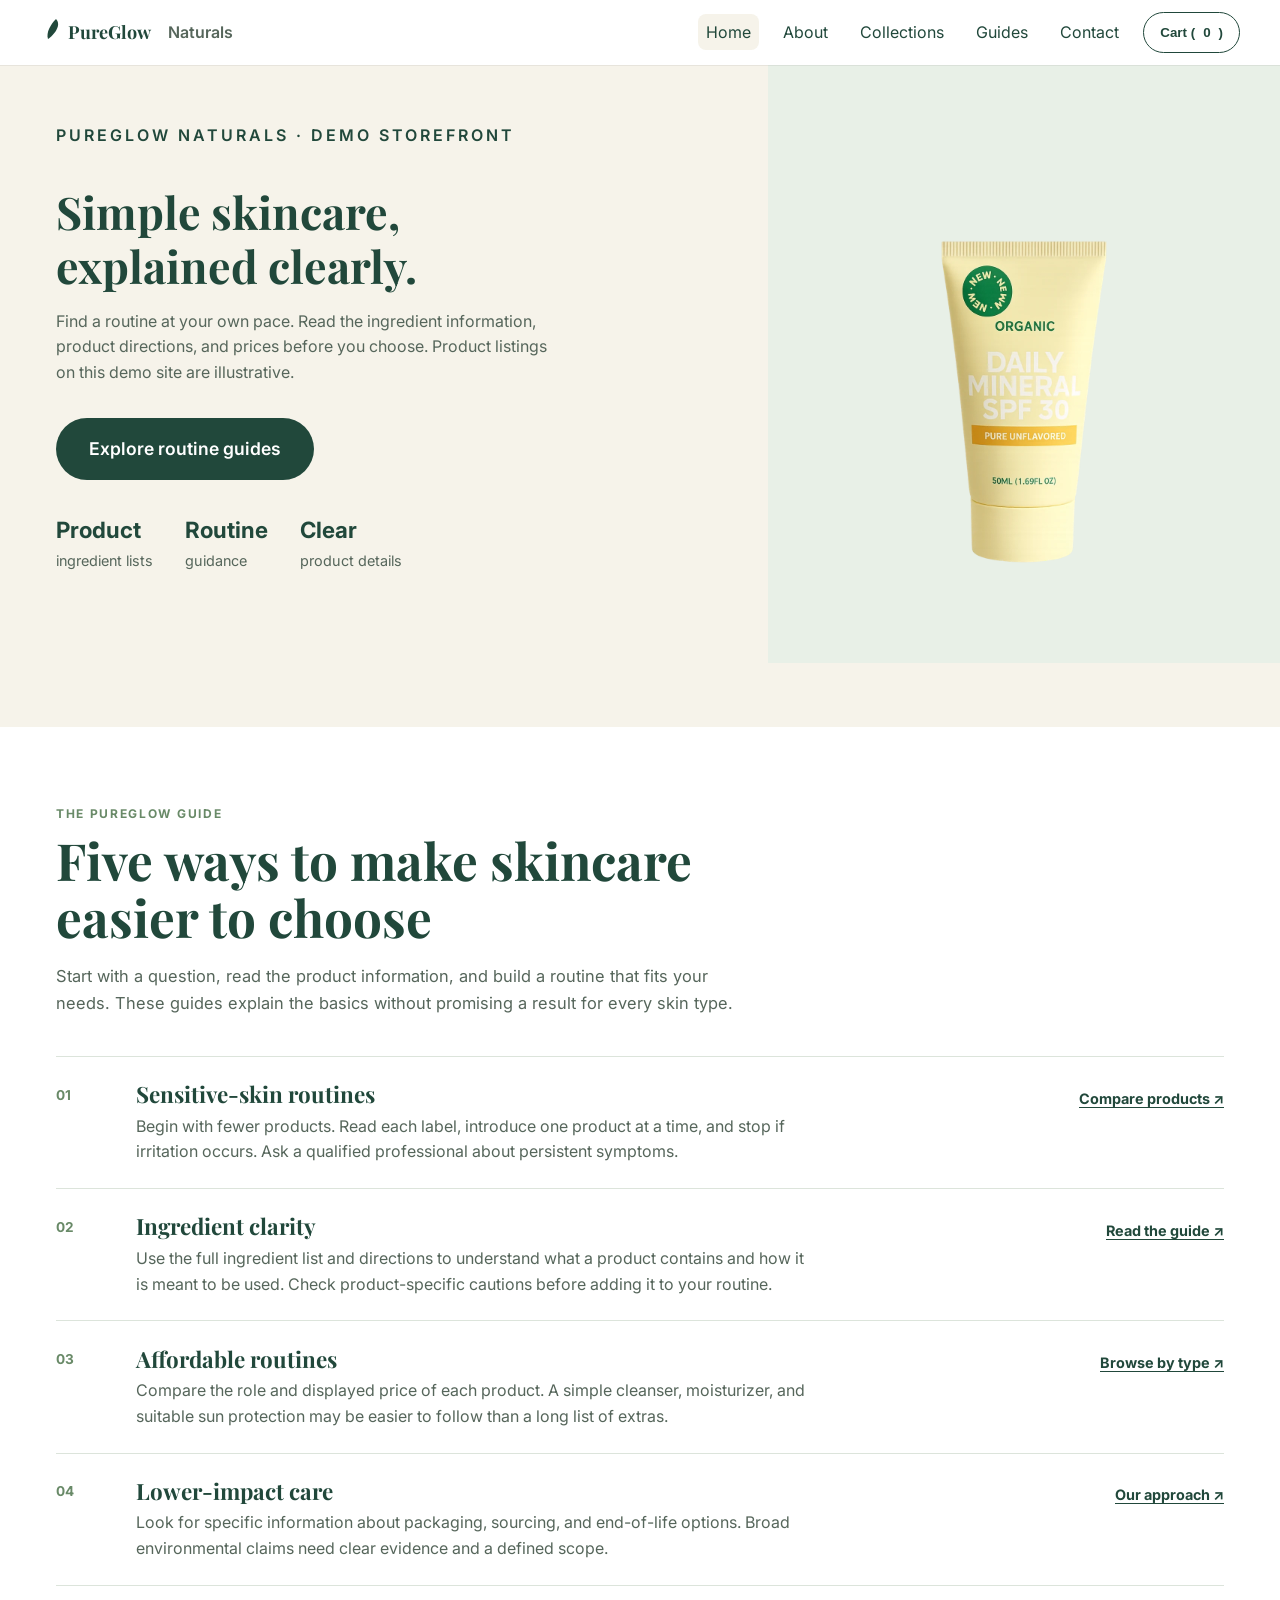
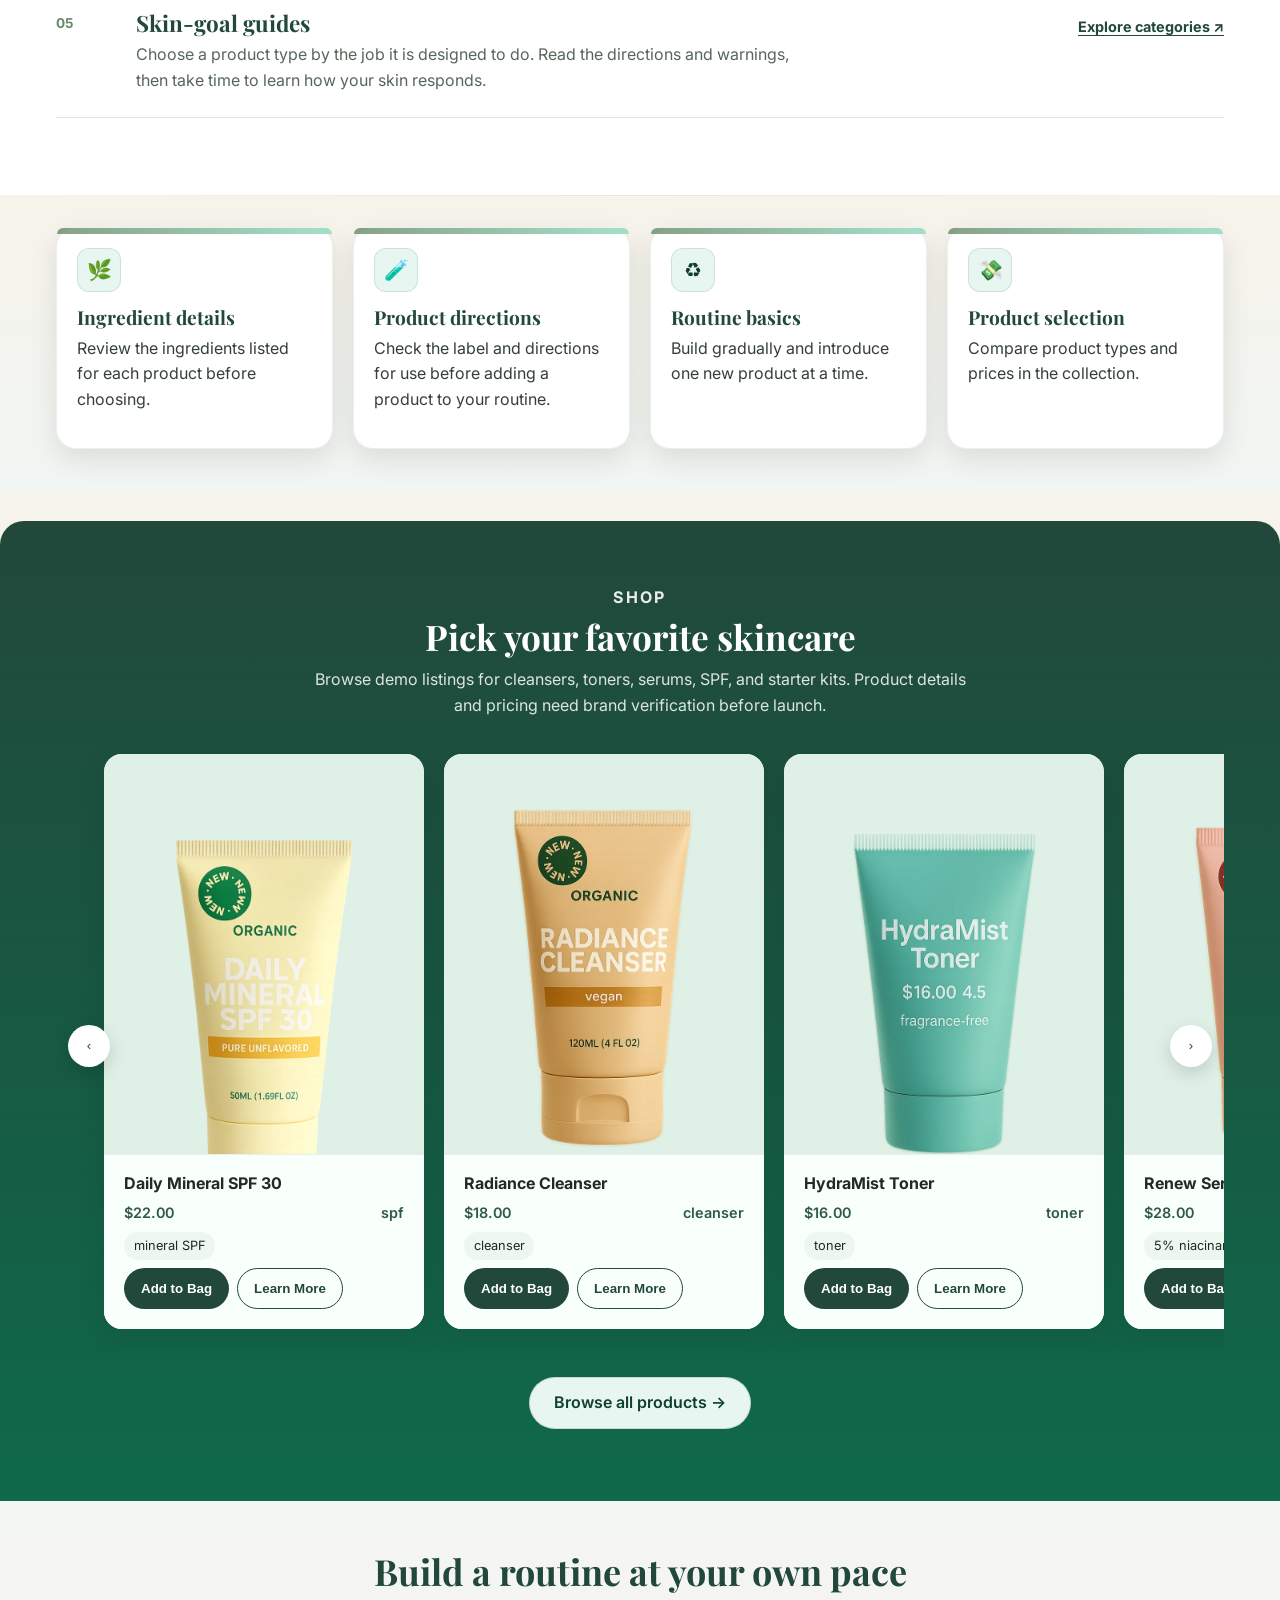
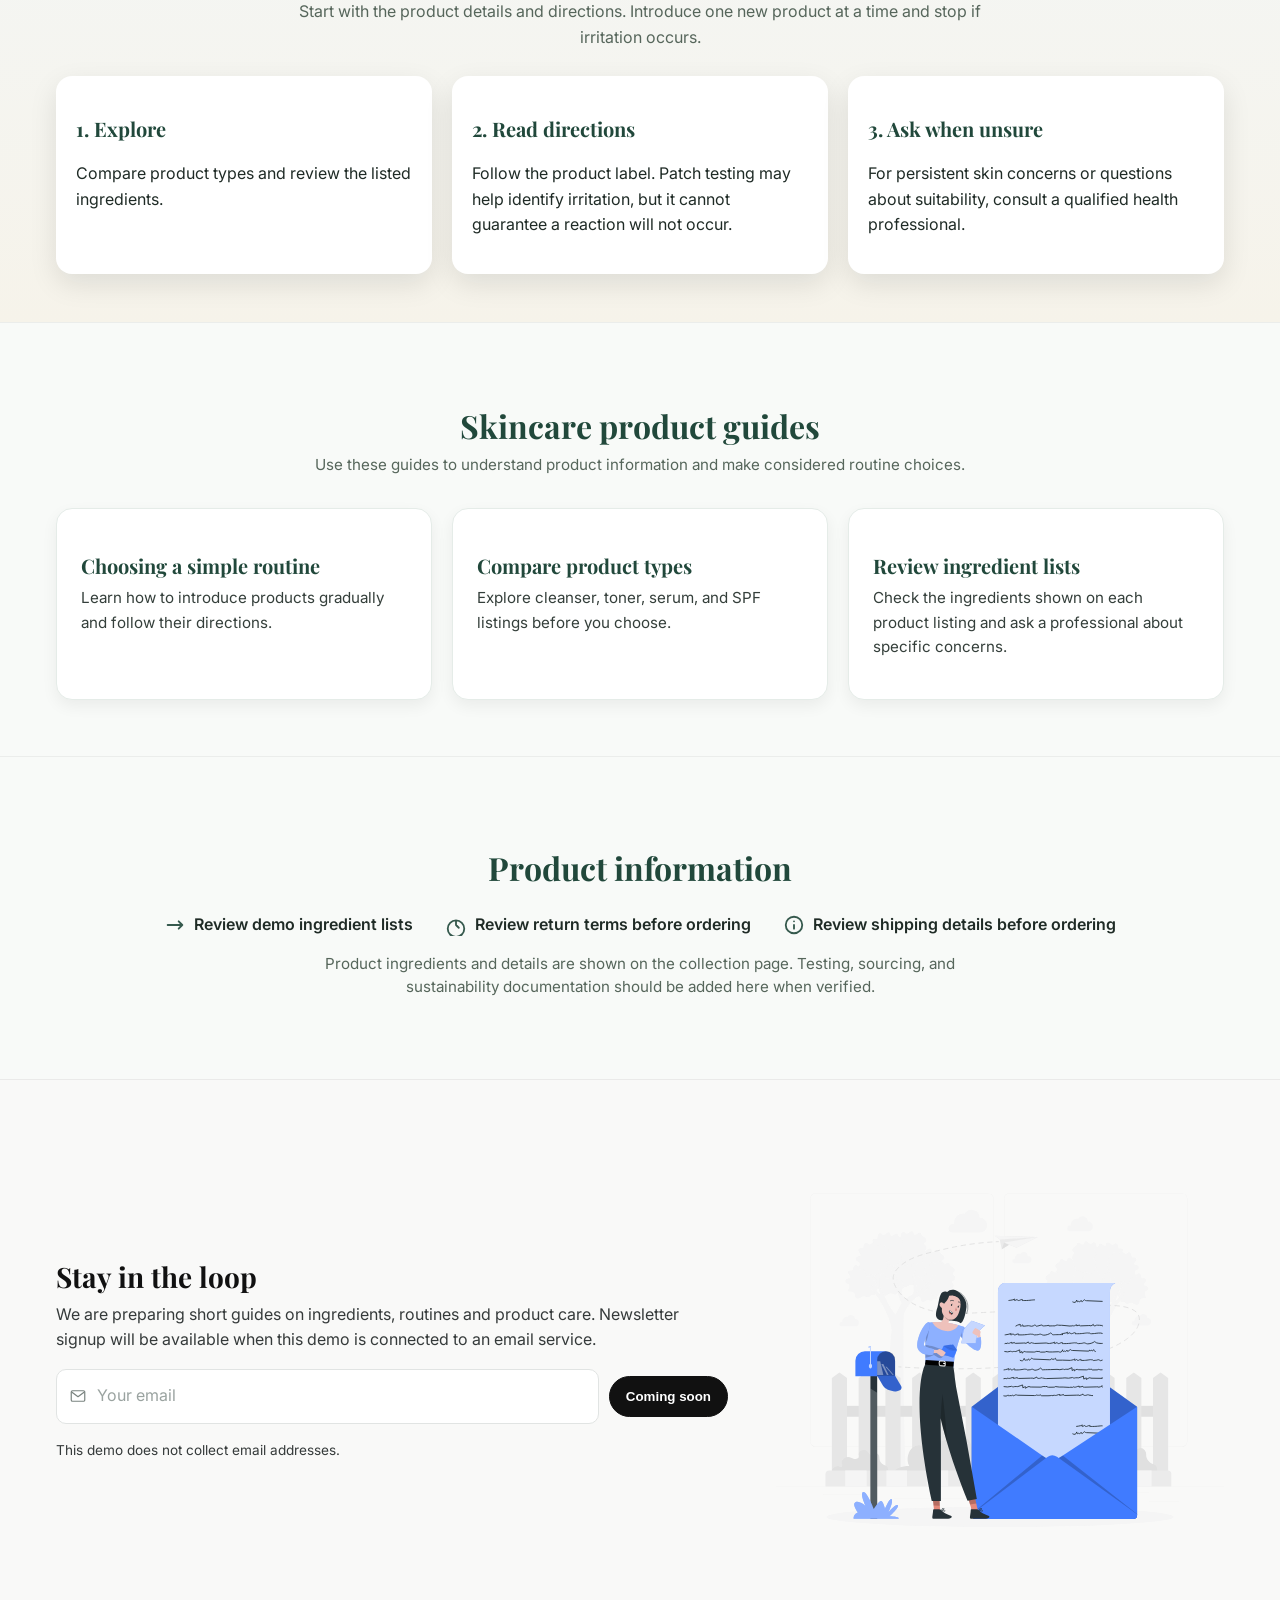
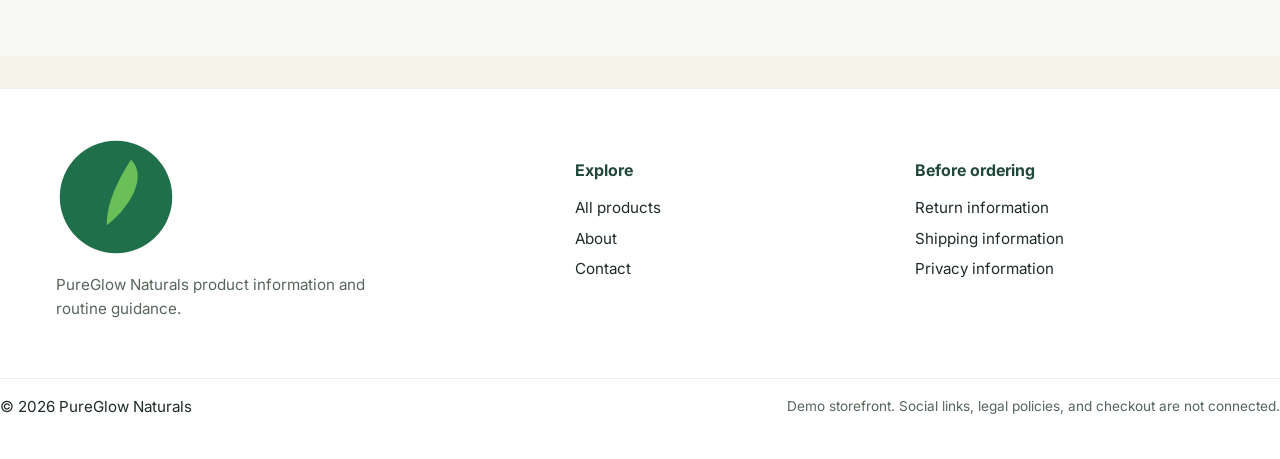
==== commit b012a93f: "Add edited ingredient clarity educational guide" ====
--- a/index.html
+++ b/index.html
@@ -83,7 +83,7 @@
     </div>
     <div class="guide-list">
       <article class="guide-item" id="sensitive-skin"><span class="guide-number">01</span><div><h3>Sensitive-skin routines</h3><p>Begin with fewer products. Read each label, introduce one product at a time, and stop if irritation occurs. Ask a qualified professional about persistent symptoms.</p></div><a href="collections.html">Compare products <span aria-hidden="true">↗</span></a></article>
-      <article class="guide-item" id="ingredient-clarity"><span class="guide-number">02</span><div><h3>Ingredient clarity</h3><p>Use the full ingredient list and directions to understand what a product contains and how it is meant to be used. Check product-specific cautions before adding it to your routine.</p></div><a href="collections.html">Review listings <span aria-hidden="true">↗</span></a></article>
+      <article class="guide-item" id="ingredient-clarity"><span class="guide-number">02</span><div><h3>Ingredient clarity</h3><p>Use the full ingredient list and directions to understand what a product contains and how it is meant to be used. Check product-specific cautions before adding it to your routine.</p></div><a href="ingredient-guide.html">Read the guide <span aria-hidden="true">↗</span></a></article>
       <article class="guide-item" id="affordable-routines"><span class="guide-number">03</span><div><h3>Affordable routines</h3><p>Compare the role and displayed price of each product. A simple cleanser, moisturizer, and suitable sun protection may be easier to follow than a long list of extras.</p></div><a href="collections.html">Browse by type <span aria-hidden="true">↗</span></a></article>
       <article class="guide-item" id="lower-impact-care"><span class="guide-number">04</span><div><h3>Lower-impact care</h3><p>Look for specific information about packaging, sourcing, and end-of-life options. Broad environmental claims need clear evidence and a defined scope.</p></div><a href="about.html">Our approach <span aria-hidden="true">↗</span></a></article>
       <article class="guide-item" id="skin-goal-guides"><span class="guide-number">05</span><div><h3>Skin-goal guides</h3><p>Choose a product type by the job it is designed to do. Read the directions and warnings, then take time to learn how your skin responds.</p></div><a href="collections.html">Explore categories <span aria-hidden="true">↗</span></a></article>
